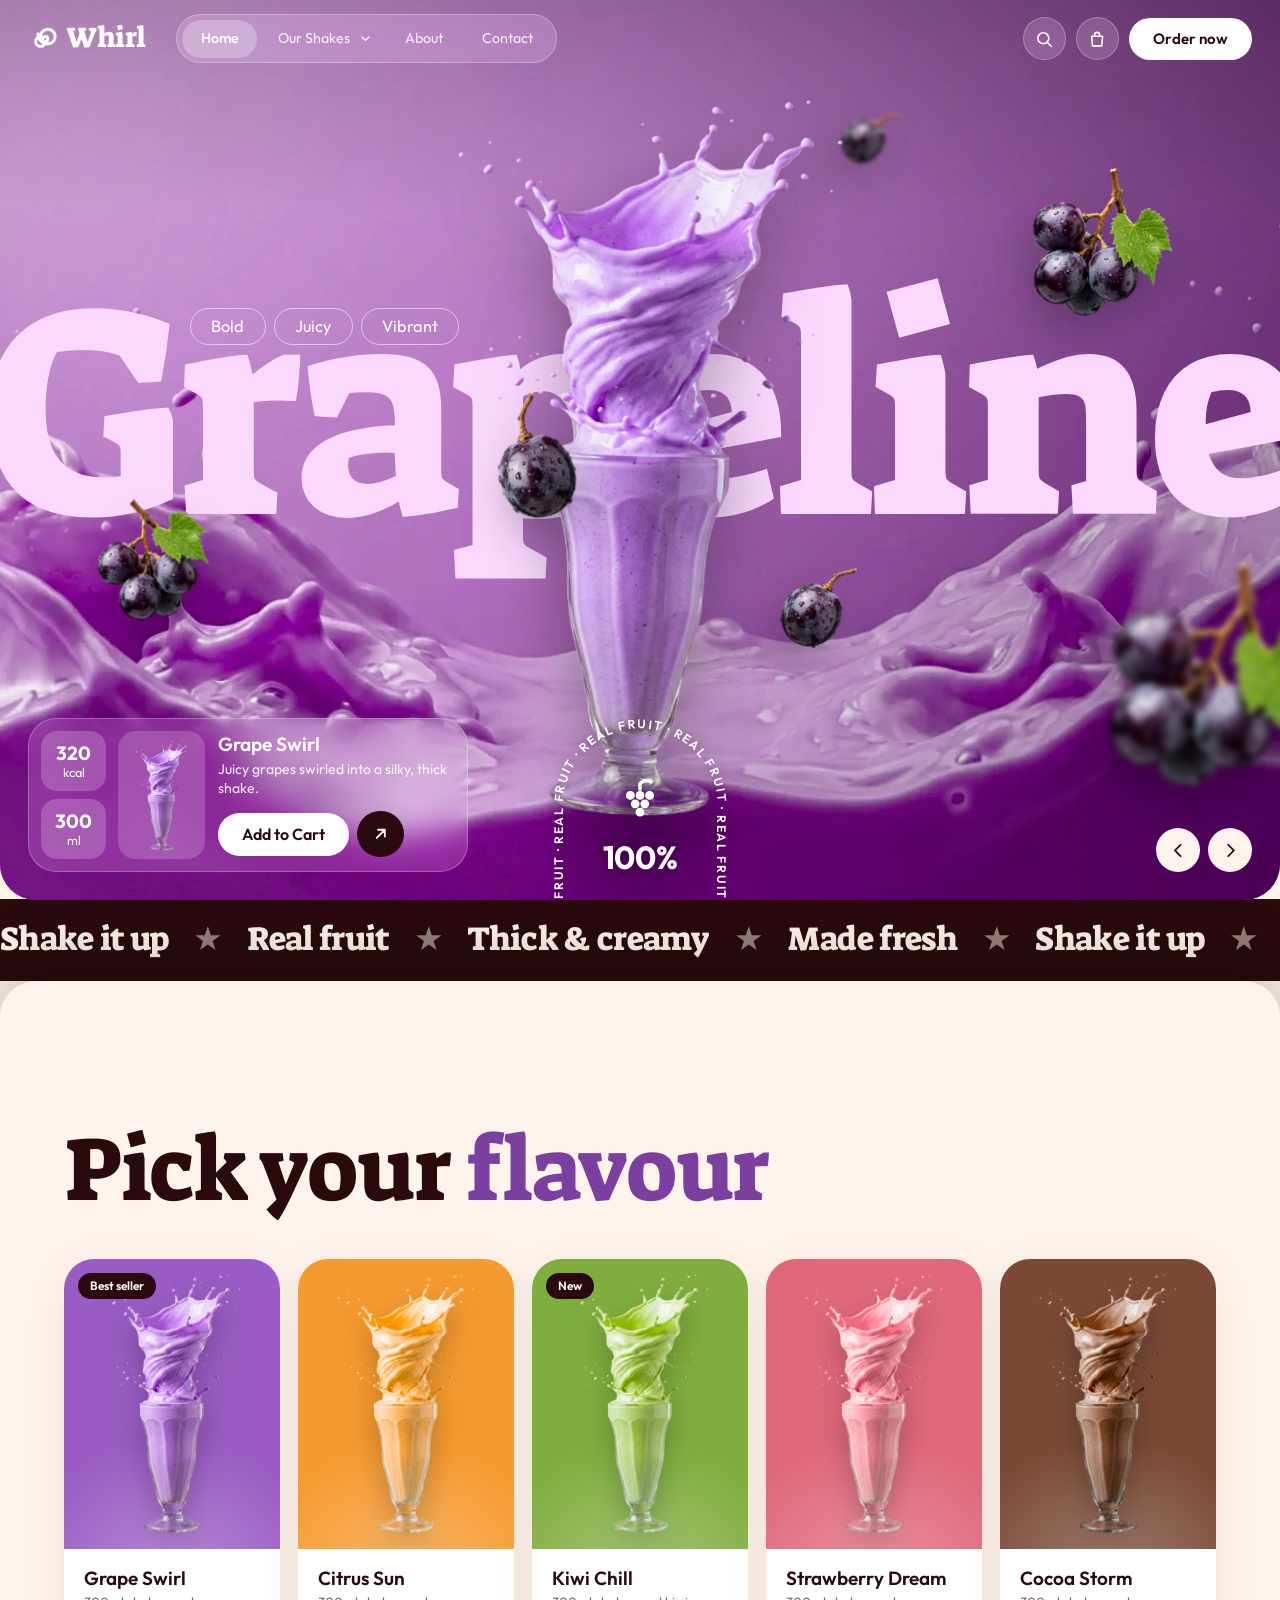
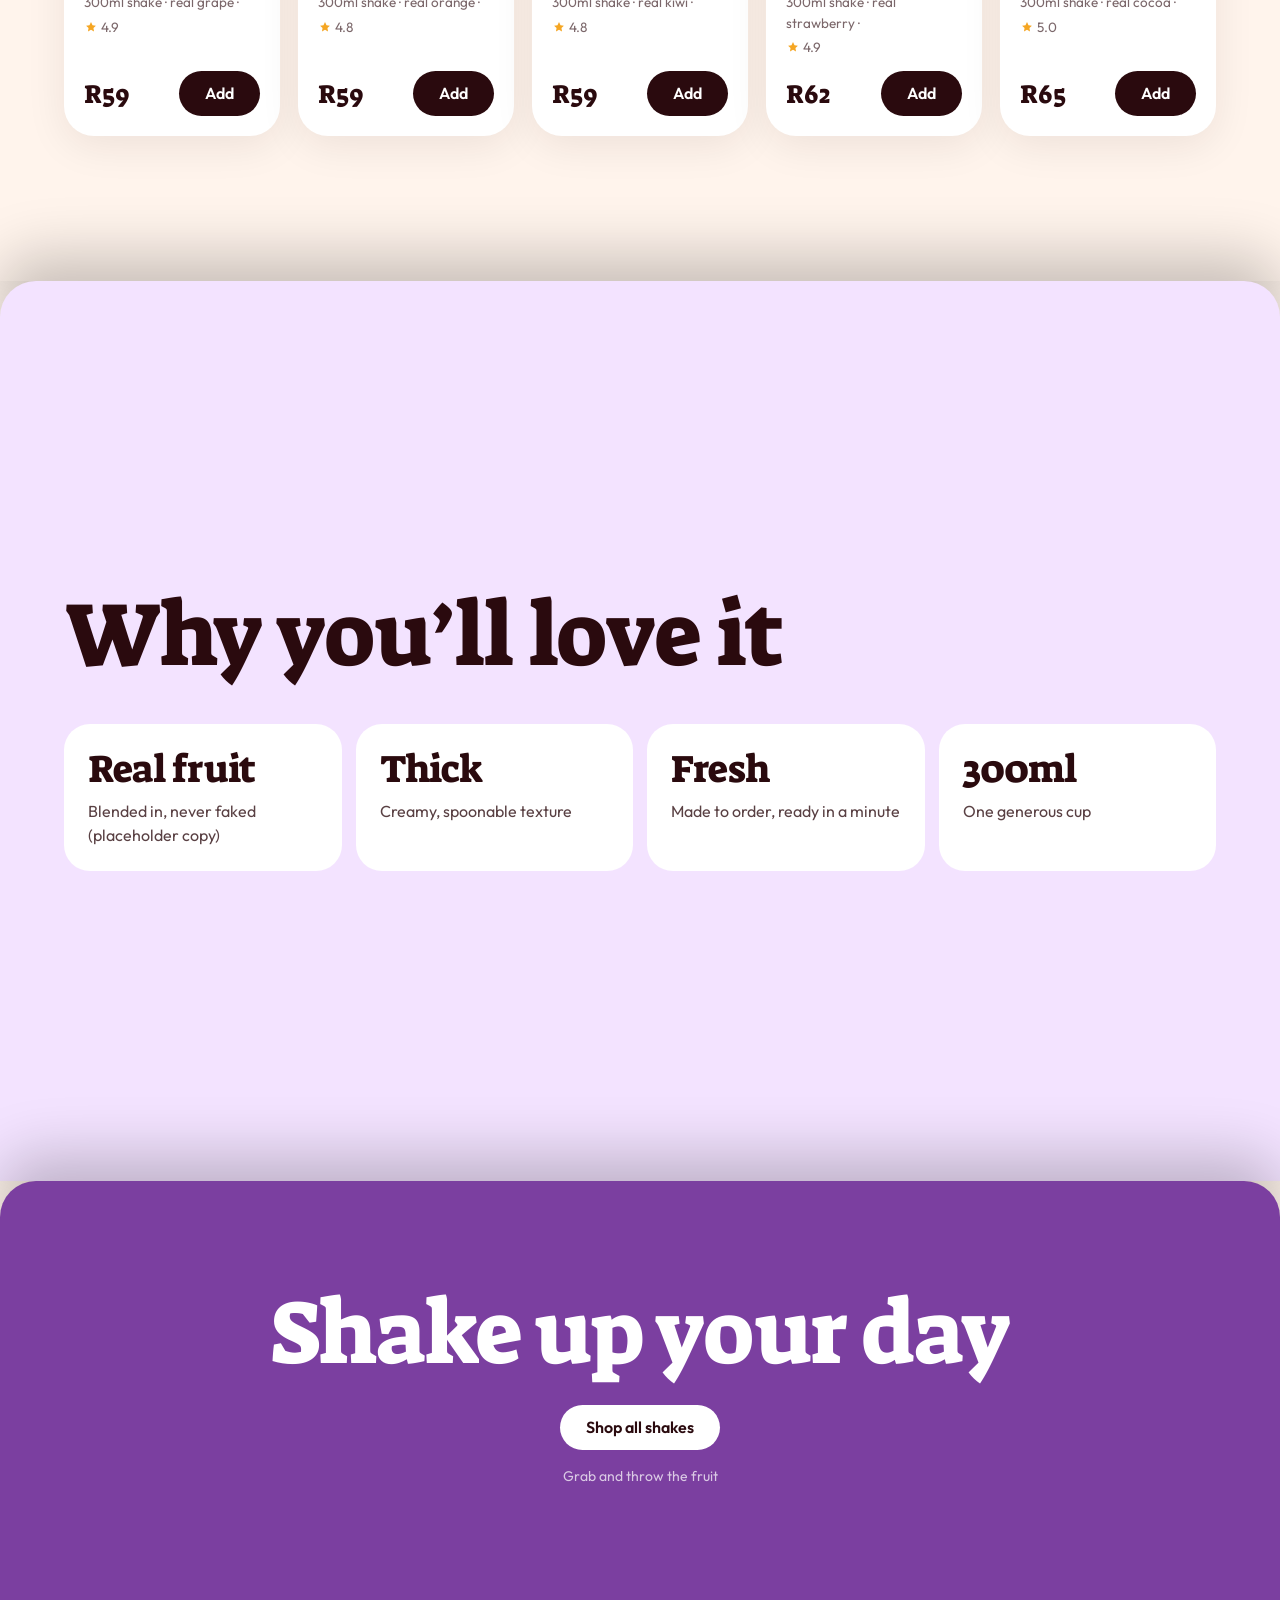
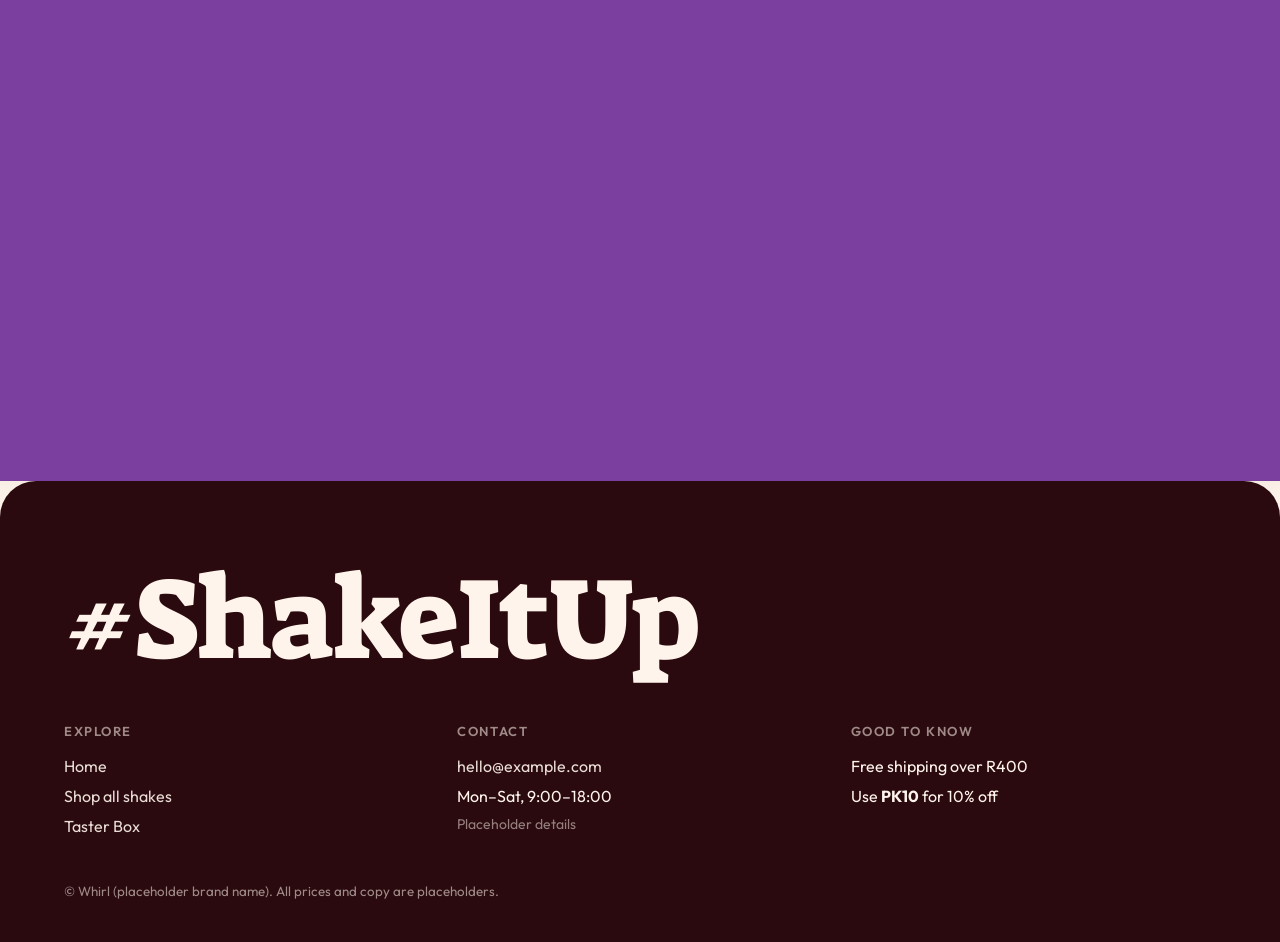
==== index.html @ c4993bc1 "Rebuild the site as a static multi-file project Replace the single 375 KB HTML draft (15 inline base" ====
<!doctype html>
<html lang="en">
<head>
<meta charset="utf-8">
<meta name="viewport" content="width=device-width, initial-scale=1, viewport-fit=cover">
<title>Whirl Shakes — thick, creamy milkshakes made with real fruit</title>
<meta name="description" content="Whirl Shakes: thick, creamy milkshakes in five flavours — grape, orange, kiwi, strawberry and chocolate. Order singles, boxes or a weekly subscription.">
<meta name="theme-color" content="#a968b6">
<meta property="og:type" content="website">
<meta property="og:title" content="Whirl Shakes">
<meta property="og:description" content="Thick, creamy milkshakes made with real fruit.">
<!-- Social scrapers need an absolute URL here: prefix it with your domain once the site is live. -->
<meta property="og:image" content="assets/img/og.jpg">
<meta name="twitter:card" content="summary_large_image">
<link rel="icon" href="assets/img/favicon.svg" type="image/svg+xml">
<link rel="preload" href="assets/fonts/suez-one-latin-400-normal.woff2" as="font" type="font/woff2" crossorigin>
<link rel="preload" href="assets/fonts/outfit-latin-wght-normal.woff2" as="font" type="font/woff2" crossorigin>
<link rel="preload" href="assets/img/scenes/grape.webp" as="image" type="image/webp">
<link rel="preload" href="assets/img/shakes/grape.webp" as="image" type="image/webp">
<link rel="stylesheet" href="assets/css/styles.css">
</head>
<body>

<!-- Icon sprite -->
<svg width="0" height="0" style="position:absolute" aria-hidden="true" focusable="false">
  <defs>
    <symbol id="i-swirl" viewBox="0 0 32 32" fill="none" stroke="currentColor" stroke-width="3.2" stroke-linecap="round">
      <path d="M16 16a2.6 2.6 0 1 1 2.6 2.6 5.2 5.2 0 1 1-5.2-5.2 7.8 7.8 0 1 1 7.8 7.8 10.4 10.4 0 0 1-10.4-10.4"/>
    </symbol>
    <symbol id="i-search" viewBox="0 0 24 24" fill="none" stroke="currentColor" stroke-width="1.8" stroke-linecap="round" stroke-linejoin="round"><circle cx="11" cy="11" r="6.5"/><path d="M16 16l4.5 4.5"/></symbol>
    <symbol id="i-bag" viewBox="0 0 24 24" fill="none" stroke="currentColor" stroke-width="1.8" stroke-linecap="round" stroke-linejoin="round"><path d="M5.5 8.5h13l-1 11.5h-11z"/><path d="M9 8.5V7a3 3 0 0 1 6 0v1.5"/></symbol>
    <symbol id="i-menu" viewBox="0 0 24 24" fill="none" stroke="currentColor" stroke-width="1.8" stroke-linecap="round"><path d="M4 7.5h16M4 12h16M4 16.5h16"/></symbol>
    <symbol id="i-close" viewBox="0 0 24 24" fill="none" stroke="currentColor" stroke-width="1.8" stroke-linecap="round"><path d="M6.5 6.5l11 11M17.5 6.5l-11 11"/></symbol>
    <symbol id="i-left" viewBox="0 0 24 24" fill="none" stroke="currentColor" stroke-width="2" stroke-linecap="round" stroke-linejoin="round"><path d="M14.5 5.5L8 12l6.5 6.5"/></symbol>
    <symbol id="i-right" viewBox="0 0 24 24" fill="none" stroke="currentColor" stroke-width="2" stroke-linecap="round" stroke-linejoin="round"><path d="M9.5 5.5L16 12l-6.5 6.5"/></symbol>
    <symbol id="i-arrow-ur" viewBox="0 0 24 24" fill="none" stroke="currentColor" stroke-width="2" stroke-linecap="round" stroke-linejoin="round"><path d="M7.5 16.5l9-9M9 7.5h7.5V15"/></symbol>
    <symbol id="i-plus" viewBox="0 0 24 24" fill="none" stroke="currentColor" stroke-width="2" stroke-linecap="round"><path d="M12 6v12M6 12h12"/></symbol>
    <symbol id="i-minus" viewBox="0 0 24 24" fill="none" stroke="currentColor" stroke-width="2" stroke-linecap="round"><path d="M6 12h12"/></symbol>
    <symbol id="i-star" viewBox="0 0 24 24"><path fill="currentColor" d="M12 3.6l2.6 5.3 5.8.8-4.2 4.1 1 5.8-5.2-2.7-5.2 2.7 1-5.8-4.2-4.1 5.8-.8z"/></symbol>
    <symbol id="i-down" viewBox="0 0 24 24" fill="none" stroke="currentColor" stroke-width="2" stroke-linecap="round" stroke-linejoin="round"><path d="M6.5 9.5L12 15l5.5-5.5"/></symbol>
    <symbol id="i-grape" viewBox="0 0 24 24"><g fill="currentColor"><circle cx="7.2" cy="10.7" r="2.2"/><circle cx="12" cy="10.7" r="2.2"/><circle cx="16.8" cy="10.7" r="2.2"/><circle cx="9.6" cy="14.9" r="2.2"/><circle cx="14.4" cy="14.9" r="2.2"/><circle cx="12" cy="19.1" r="2.2"/></g><path d="M12 7.6V4.8c1.5-1.6 3.6-1.9 5.4-.9" fill="none" stroke="currentColor" stroke-width="1.7" stroke-linecap="round"/></symbol>
    <symbol id="i-orange" viewBox="0 0 24 24"><path fill="currentColor" fill-rule="evenodd" d="M2.8 12a9.2 9.2 0 1 0 18.4 0a9.2 9.2 0 1 0 -18.4 0zM12 9.7L10.16 5.35A6.9 6.9 0 0 1 13.84 5.35zM13.63 10.37L15.4 5.99A6.9 6.9 0 0 1 18.01 8.6zM14.3 12L18.65 10.16A6.9 6.9 0 0 1 18.65 13.84zM13.63 13.63L18.01 15.4A6.9 6.9 0 0 1 15.4 18.01zM12 14.3L13.84 18.65A6.9 6.9 0 0 1 10.16 18.65zM10.37 13.63L8.6 18.01A6.9 6.9 0 0 1 5.99 15.4zM9.7 12L5.35 13.84A6.9 6.9 0 0 1 5.35 10.16zM10.37 10.37L5.99 8.6A6.9 6.9 0 0 1 8.6 5.99z"/></symbol>
    <symbol id="i-kiwi" viewBox="0 0 24 24"><path fill="currentColor" fill-rule="evenodd" d="M2.6 12a9.4 8 0 1 0 18.8 0a9.4 8 0 1 0 -18.8 0zM9.3 12a2.7 2.1 0 1 0 5.4 0a2.7 2.1 0 1 0 -5.4 0zM11.28 7.3a0.72 0.72 0 1 0 1.44 0a0.72 0.72 0 1 0 -1.44 0zM14.57 8.2a0.72 0.72 0 1 0 1.44 0a0.72 0.72 0 1 0 -1.44 0zM16.61 10.55a0.72 0.72 0 1 0 1.44 0a0.72 0.72 0 1 0 -1.44 0zM16.61 13.45a0.72 0.72 0 1 0 1.44 0a0.72 0.72 0 1 0 -1.44 0zM14.57 15.8a0.72 0.72 0 1 0 1.44 0a0.72 0.72 0 1 0 -1.44 0zM11.28 16.7a0.72 0.72 0 1 0 1.44 0a0.72 0.72 0 1 0 -1.44 0zM7.99 15.8a0.72 0.72 0 1 0 1.44 0a0.72 0.72 0 1 0 -1.44 0zM5.95 13.45a0.72 0.72 0 1 0 1.44 0a0.72 0.72 0 1 0 -1.44 0zM5.95 10.55a0.72 0.72 0 1 0 1.44 0a0.72 0.72 0 1 0 -1.44 0zM7.99 8.2a0.72 0.72 0 1 0 1.44 0a0.72 0.72 0 1 0 -1.44 0z"/></symbol>
    <symbol id="i-strawberry" viewBox="0 0 24 24"><path fill="currentColor" fill-rule="evenodd" d="M12 21.4c-4.7-2.2-7.4-6.1-7.4-9.7 0-2.6 2-4.1 4.2-4.1 1.2 0 2.4.5 3.2 1.4.8-.9 2-1.4 3.2-1.4 2.2 0 4.2 1.5 4.2 4.1 0 3.6-2.7 7.5-7.4 9.7zM9.3 11.6a.95.95 0 1 0 0 1.9.95.95 0 0 0 0-1.9zm5.4 0a.95.95 0 1 0 0 1.9.95.95 0 0 0 0-1.9zM12 15.2a.95.95 0 1 0 0 1.9.95.95 0 0 0 0-1.9z"/><path d="M12 8.4V5M8.7 4.2L12 6.5l3.3-2.3" fill="none" stroke="currentColor" stroke-width="1.7" stroke-linecap="round" stroke-linejoin="round"/></symbol>
    <symbol id="i-chocolate" viewBox="0 0 24 24" fill="currentColor"><rect x="3.8" y="3.8" width="7.4" height="7.4" rx="1.8"/><rect x="12.8" y="3.8" width="7.4" height="7.4" rx="1.8"/><rect x="3.8" y="12.8" width="7.4" height="7.4" rx="1.8"/><rect x="12.8" y="12.8" width="7.4" height="7.4" rx="1.8"/></symbol>
  </defs>
</svg>

<a class="skip" href="#main">Skip to content</a>

<header class="site-header" id="header">
  <a class="logo" href="#/" aria-label="Whirl home">
    <svg class="logo__mark" aria-hidden="true"><use href="#i-swirl"/></svg><span data-brand>Whirl</span>
  </a>
  <nav class="nav glass" id="nav" aria-label="Main">
    <a href="#/" data-page="home">Home</a>
    <div class="nav__group" id="shakes" data-page="shop">
      <a href="#/shop">Our Shakes</a>
      <button class="nav__toggle" id="shakes-toggle" type="button" aria-expanded="false" aria-controls="shakes-menu" aria-label="Show flavours"><svg aria-hidden="true"><use href="#i-down"/></svg></button>
      <div class="nav__menu" id="shakes-menu"></div>
    </div>
    <a href="#/" data-scroll="why">About</a>
    <a href="#/" data-scroll="contact">Contact</a>
  </nav>
  <div class="header__actions">
    <button class="icon-btn glass" id="search-btn" type="button" aria-label="Search shakes"><svg aria-hidden="true"><use href="#i-search"/></svg></button>
    <button class="icon-btn glass" id="cart-btn" type="button" aria-label="Open cart"><svg aria-hidden="true"><use href="#i-bag"/></svg><span class="count" id="cart-count" aria-hidden="true">0</span></button>
    <a class="btn btn--light cta" href="#/shop">Order now</a>
    <button class="icon-btn glass menu-btn" id="menu-btn" type="button" aria-label="Menu" aria-expanded="false" aria-controls="nav"><svg aria-hidden="true"><use href="#i-menu"/></svg></button>
  </div>
</header>

<div id="main">

<!-- ───────────── Home ───────────── -->
<main id="home">
  <section class="hero" id="hero" aria-roledescription="carousel" aria-label="Our flavours">
    <h1 class="sr-only"><span data-brand>Whirl</span> Shakes: thick, creamy milkshakes made with real fruit</h1>
    <div class="hero__scenes" id="scenes" aria-hidden="true"></div>
    <div class="hero__words" id="words" aria-hidden="true"></div>
    <ul class="tags" id="tags" aria-label="Flavour notes"></ul>
    <div class="hero__fruit" id="fruit" aria-hidden="true"></div>
    <div class="hero__jar" aria-hidden="true">
      <div class="jar" id="jar-move"><div class="jar__layer" id="jar-px"><div class="jar__layer" id="jar-float"></div></div></div>
    </div>

    <div class="ring" id="ring" aria-hidden="true">
      <svg class="ring__text" viewBox="0 0 200 207"><defs><path id="ring-path" d="M12 250V100a88 88 0 0 1 176 0v150"/></defs><text id="ring-text"><textPath href="#ring-path" id="ring-label"></textPath></text></svg>
      <svg class="ring__icon"><use id="ring-icon" href="#i-grape"/></svg>
      <b id="ring-value">100%</b>
    </div>

    <article class="hcard glass" id="hcard">
      <div class="hcard__stats">
        <div class="stat"><b id="stat-kcal">320</b>kcal</div>
        <div class="stat"><b id="stat-ml">300</b>ml</div>
      </div>
      <a class="hcard__thumb" id="hcard-thumb" href="#/product/gr" tabindex="-1" aria-hidden="true"><img src="assets/img/shakes/grape.webp" alt="" width="601" height="1116"></a>
      <div class="hcard__body">
        <h2 id="hcard-name">Grape Swirl</h2>
        <p id="hcard-text">Juicy grapes swirled into a silky, thick shake.</p>
        <div class="hcard__actions">
          <button class="btn btn--light" id="hcard-add" type="button">Add to Cart</button>
          <a class="icon-btn icon-btn--dark" id="hcard-view" href="#/product/gr" aria-label="View Grape Swirl"><svg aria-hidden="true"><use href="#i-arrow-ur"/></svg></a>
        </div>
      </div>
    </article>

    <div class="arrows">
      <button id="prev" type="button" aria-label="Previous flavour"><svg aria-hidden="true"><use href="#i-left"/></svg></button>
      <button id="next" type="button" aria-label="Next flavour"><svg aria-hidden="true"><use href="#i-right"/></svg></button>
    </div>
    <p class="sr-only" id="hero-status" role="status"></p>
  </section>

  <div class="marquee display" aria-hidden="true"><div id="marquee"></div></div>

  <section class="section stack" id="pick">
    <h2 class="display">Pick your <em>flavour</em></h2>
    <div class="grid" id="flavour-grid"></div>
  </section>

  <section class="section stack" id="why">
    <h2 class="display">Why you’ll love it</h2>
    <div class="stats">
      <div><b class="display">Real fruit</b>Blended in, never faked (placeholder copy)</div>
      <div><b class="display">Thick</b>Creamy, spoonable texture</div>
      <div><b class="display">Fresh</b>Made to order, ready in a minute</div>
      <div><b class="display">300ml</b>One generous cup</div>
    </div>
  </section>

  <section class="band stack" id="play">
    <canvas id="play-canvas" aria-hidden="true"></canvas>
    <div class="band__content">
      <h2 class="display">Shake up your day</h2>
      <a class="btn btn--light" href="#/shop">Shop all shakes</a>
      <p class="band__hint" id="play-hint">Grab and throw the fruit</p>
    </div>
  </section>
</main>

<!-- ───────────── Shop ───────────── -->
<main id="shop" hidden>
  <div class="shop-head">
    <h1 class="display">Shop</h1>
    <p class="lede">Placeholder prices in rand. Free shipping over <span id="free-from">R400</span>.</p>
    <div class="toolbar">
      <div class="chips" id="chips" role="group" aria-label="Filter by category"></div>
      <label class="search"><svg aria-hidden="true"><use href="#i-search"/></svg><input type="search" id="shop-search" placeholder="Search shakes" aria-label="Search shakes" autocomplete="off"></label>
      <select id="shop-sort" aria-label="Sort products">
        <option value="">Featured</option>
        <option value="lo">Price: low to high</option>
        <option value="hi">Price: high to low</option>
      </select>
    </div>
  </div>
  <section class="section section--flush">
    <div class="grid" id="shop-grid"></div>
    <p class="empty" id="shop-empty" hidden>No shakes match that search. <button class="link" type="button" data-act="reset-shop">Show everything</button></p>
  </section>
</main>

<!-- ───────────── Product ───────────── -->
<main id="product" hidden><div class="pd" id="product-view"></div></main>

</div>

<footer class="footer" id="contact">
  <h2 class="display">#ShakeItUp</h2>
  <div class="footer__cols">
    <div><h3>Explore</h3><a href="#/">Home</a><a href="#/shop">Shop all shakes</a><a href="#/product/t5">Taster Box</a></div>
    <div><h3>Contact</h3><a href="mailto:hello@example.com">hello@example.com</a><span>Mon–Sat, 9:00–18:00</span><span class="muted">Placeholder details</span></div>
    <div><h3>Good to know</h3><span>Free shipping over <span id="free-from-2">R400</span></span><span>Use <b id="code-hint">PK10</b> for 10% off</span></div>
  </div>
  <small>© <span data-brand>Whirl</span> (placeholder brand name). All prices and copy are placeholders.</small>
</footer>

<!-- Cart drawer -->
<div class="overlay" id="overlay"></div>
<aside class="cart" id="cart" role="dialog" aria-modal="true" aria-label="Your cart" aria-hidden="true" inert>
  <div class="cart__head">
    <h2 class="display">Your cart</h2>
    <button class="icon-btn icon-btn--soft" id="cart-close" type="button" aria-label="Close cart"><svg aria-hidden="true"><use href="#i-close"/></svg></button>
  </div>
  <div class="cart__items" id="cart-items"></div>
  <div class="cart__foot">
    <div id="cart-ship"></div>
    <form class="code" id="code-form" novalidate>
      <input id="code-input" type="text" placeholder="Discount code" aria-label="Discount code" autocomplete="off" autocapitalize="characters" spellcheck="false">
      <button class="btn btn--dark" type="submit">Apply</button>
    </form>
    <p class="note" id="code-note" role="status"></p>
    <div id="cart-totals"></div>
    <button class="btn btn--dark btn--block" id="checkout" type="button" data-act="checkout">Checkout</button>
    <p class="note" id="checkout-note" role="status"></p>
  </div>
</aside>

<div class="wipe" id="wipe" aria-hidden="true"></div>

<noscript><p class="noscript">This site needs JavaScript to show the shop and the cart.</p></noscript>

<script src="assets/vendor/gsap.min.js" defer></script>
<script src="assets/js/data.js" defer></script>
<script src="assets/js/app.js" defer></script>
</body>
</html>
---- assets/css/styles.css ----
/* Whirl Shakes — styles
   1 tokens & base   2 buttons & glass   3 header   4 hero
   5 home sections   6 product cards     7 shop     8 product page
   9 footer         10 cart drawer      11 motion & small screens      */

/* ───────── 1. Tokens & base ───────── */
@font-face{font-family:"Suez One";src:url("../fonts/suez-one-latin-400-normal.woff2") format("woff2");font-weight:400;font-style:normal;font-display:swap}
@font-face{font-family:"Outfit";src:url("../fonts/outfit-latin-wght-normal.woff2") format("woff2");font-weight:100 900;font-style:normal;font-display:swap}

:root{
  --ink:#2a0a0e;
  --cream:#fff4ec;
  --accent:#7b3fa0;
  --alert:#ff5a4f;
  --font-display:"Suez One",Georgia,"Times New Roman",serif;
  --font-ui:"Outfit",system-ui,-apple-system,"Segoe UI",Roboto,sans-serif;
  --pad:clamp(16px,2.2vw,28px);
  --gutter:clamp(18px,5vw,84px);
  --r-xl:36px; --r-lg:28px; --r-md:18px;
  --ease:cubic-bezier(.2,.7,.2,1);
  --safe-top:env(safe-area-inset-top,0px);
  --safe-bottom:env(safe-area-inset-bottom,0px);
  color-scheme:light;
}
*,*::before,*::after{box-sizing:border-box}
*{margin:0}
html{-webkit-text-size-adjust:100%;scroll-padding-top:90px}
body{font:400 16px/1.5 var(--font-ui);background:var(--cream);color:var(--ink);overflow-x:hidden;-webkit-font-smoothing:antialiased}
img,svg,canvas{display:block;max-width:100%}
button,input,select{font:inherit;color:inherit}
button{cursor:pointer;border:0;background:none;padding:0}
a{color:inherit}
[hidden]{display:none!important}
:focus-visible{outline:2.5px solid currentColor;outline-offset:3px;border-radius:6px}
.display{font-family:var(--font-display);font-weight:400;letter-spacing:-.02em;font-synthesis:none}
.sr-only{position:absolute;width:1px;height:1px;overflow:hidden;clip-path:inset(50%);white-space:nowrap}
.skip{position:fixed;left:12px;top:-60px;z-index:200;background:var(--ink);color:#fff;padding:10px 16px;border-radius:99px;text-decoration:none;transition:top .2s}
.skip:focus{top:12px}
.noscript{position:fixed;inset:auto 16px 16px;z-index:300;background:var(--ink);color:#fff;padding:14px 18px;border-radius:16px;text-align:center}

/* ───────── 2. Buttons & glass ───────── */
.glass{background:rgb(255 255 255/.16);border:1px solid rgb(255 255 255/.26);-webkit-backdrop-filter:blur(14px) saturate(1.2);backdrop-filter:blur(14px) saturate(1.2)}
.btn{display:inline-flex;align-items:center;justify-content:center;gap:8px;border-radius:99px;padding:13px 26px;font-weight:600;line-height:1.2;text-decoration:none;white-space:nowrap;transition:transform .25s var(--ease),box-shadow .25s,background .25s}
.btn:hover{transform:translateY(-2px);box-shadow:0 10px 24px rgb(0 0 0/.16)}
.btn:active{transform:none}
.btn--light{background:#fff;color:var(--ink)}
.btn--dark{background:var(--ink);color:#fff}
.btn--block{width:100%;padding:16px 26px}
.icon-btn{position:relative;flex:none;width:46px;height:46px;border-radius:50%;display:grid;place-items:center;color:inherit;text-decoration:none;transition:transform .25s var(--ease),background .25s}
.icon-btn:hover{transform:translateY(-2px)}
.icon-btn svg{width:22px;height:22px}
.icon-btn--dark{background:var(--ink);color:#fff}
.icon-btn--soft{background:rgb(42 10 14/.07)}
.link{text-decoration:underline;text-underline-offset:3px;font-weight:600}

/* ───────── 3. Header ───────── */
.site-header{position:fixed;z-index:60;inset:0 0 auto 0;display:flex;align-items:center;gap:clamp(12px,2.4vw,34px);padding:calc(14px + var(--safe-top)) var(--pad) 14px;font-size:clamp(15px,1.12vw,21px);color:#fff;transition:background .35s,color .35s,box-shadow .35s}
.site-header.is-solid{color:var(--ink);background:rgb(255 244 236/.88);-webkit-backdrop-filter:blur(16px);backdrop-filter:blur(16px);box-shadow:0 1px 0 rgb(42 10 14/.08)}
.site-header.is-solid .glass{background:rgb(42 10 14/.05);border-color:rgb(42 10 14/.12);-webkit-backdrop-filter:none;backdrop-filter:none}
.logo{display:flex;align-items:center;gap:.28em;font:400 1.9em/1 var(--font-display);letter-spacing:-.01em;text-decoration:none}
.logo__mark{width:1.05em;height:1.05em}
.nav{display:flex;gap:2px;padding:.32em;border-radius:99px}
.nav>a,.nav__group{border-radius:99px;transition:background .25s,opacity .25s}
.nav>a,.nav__group>a{padding:.58em 1.3em;font-size:.95em;text-decoration:none;opacity:.86}
.nav>a:hover,.nav__group:hover,.nav__group.is-open{background:rgb(255 255 255/.14)}
.nav>a:hover,.nav__group:hover>a,.nav__group.is-open>a{opacity:1}
.nav>a.is-active,.nav__group.is-active{background:rgb(255 255 255/.26)}
.nav>a.is-active,.nav__group.is-active>a{opacity:1;font-weight:500}
.is-solid .nav>a:hover,.is-solid .nav__group:hover,.is-solid .nav__group.is-open{background:rgb(42 10 14/.07)}
.is-solid .nav>a.is-active,.is-solid .nav__group.is-active{background:var(--ink);color:#fff}
/* "Our Shakes": a link, an arrow button and the flavour list it opens */
.nav__group{position:relative;display:flex;align-items:center}
.nav__group>a{padding-right:.2em;transition:opacity .25s}
.nav__toggle{width:1.7em;height:2em;margin-right:.45em;border-radius:99px;display:grid;place-items:center}
.nav__toggle svg{width:1em;height:1em;transition:rotate .25s var(--ease)}
.is-open>.nav__toggle svg{rotate:180deg}
.nav__menu{position:absolute;z-index:5;top:calc(100% + .85em);left:0;min-width:15.5em;padding:.5em;border-radius:1.4em;background:#fff;color:var(--ink);box-shadow:0 18px 50px rgb(42 10 14/.22);opacity:0;visibility:hidden;translate:0 -6px;transition:opacity .2s,translate .2s var(--ease),visibility 0s .2s}
.nav__menu::before{content:"";position:absolute;inset:-1em 0 100% 0}
.is-open>.nav__menu{opacity:1;visibility:visible;translate:none;transition:opacity .2s,translate .2s var(--ease)}
.nav__menu a{display:flex;align-items:center;gap:.7em;padding:.6em .8em;border-radius:.9em;font-size:.95em;text-decoration:none;transition:background .2s}
.nav__menu a:hover{background:rgb(42 10 14/.06)}
.nav__menu i{flex:none;width:.75em;height:.75em;border-radius:50%}
.nav__menu small{margin-left:auto;font-size:.9em;opacity:.55}
.nav__menu .nav__all{justify-content:space-between;margin-top:.3em;padding-top:.8em;border-top:1px solid rgb(42 10 14/.1);border-radius:0 0 .9em .9em;font-weight:600}
.nav__all svg{width:1.15em;height:1.15em}
.header__actions{margin-left:auto;display:flex;align-items:center;gap:.65em}
.site-header .icon-btn{width:2.9em;height:2.9em}
.site-header .icon-btn svg{width:1.35em;height:1.35em}
.site-header .btn{padding:.8em 1.6em}
.count{position:absolute;top:-4px;right:-4px;min-width:20px;height:20px;padding:0 5px;border-radius:99px;background:var(--alert);color:#fff;font-size:11px;font-weight:700;display:grid;place-items:center}
.count.is-bump{animation:bump .4s var(--ease)}
.menu-btn{display:none}
.is-solid .cta{background:var(--ink);color:#fff}

/* ───────── 4. Hero ───────── */
.hero{position:relative;isolation:isolate;height:100vh;height:100svh;min-height:540px;overflow:hidden;font-size:clamp(13px,1.25vw,24px);color:#fff;background:#a968b6;border-radius:0 0 var(--r-xl) var(--r-xl)}
.hero__scenes,.scene,.hero__fruit{position:absolute;inset:0}
.hero__scenes{z-index:0}
.scene{background-size:cover;background-position:50% 100%;background-repeat:no-repeat;opacity:0}
.scene.is-active{opacity:1}
/* darker towards the right, plus a soft top shade so the header stays readable */
.hero__scenes::after{content:"";position:absolute;inset:0;z-index:3;background:linear-gradient(100deg,transparent 42%,rgb(0 0 0/.24)),linear-gradient(180deg,rgb(0 0 0/.16),transparent 24%)}

.hero__words{position:absolute;inset:0 0 8% 0;overflow:hidden;pointer-events:none}
.word-wrap{position:absolute;inset:0;display:flex;align-items:center;justify-content:center}
.word{flex:none;white-space:nowrap;font:400 20vw/1 var(--font-display);letter-spacing:-.03em;font-synthesis:none;opacity:0;visibility:hidden}
.word.is-active{opacity:1;visibility:visible}
.word i{display:inline-block;width:0;height:0}   /* sits on the baseline, so the script can find it */

.tags{--inset:max(var(--pad),17vw - 110px);position:absolute;z-index:3;top:27%;left:var(--inset);display:flex;gap:.5em;padding:0;list-style:none}
.tags.is-right{left:auto;right:var(--inset)}
.tags li{border:1.5px solid rgb(255 255 255/.55);border-radius:99px;padding:.38em 1.25em;font-size:1.02em;line-height:1.4;white-space:nowrap}

.hero__fruit{pointer-events:none}
.fruit{position:absolute;z-index:1;width:0;height:0}
.fruit.is-front{z-index:3}
.fruit img{position:absolute;width:var(--w);max-width:none;left:calc(var(--w)/-2);top:calc(var(--w)/-2);filter:blur(var(--blur,0px)) drop-shadow(0 18px 22px rgb(0 0 0/.22))}

.hero__jar{position:absolute;z-index:2;inset:11.5% 0 auto 0;height:min(81%,1120px);display:flex;justify-content:center;pointer-events:none}
.jar{position:relative;flex:none;height:100%;aspect-ratio:601/1116}
.jar__layer{position:absolute;inset:0}
.jar img{position:absolute;inset:0;width:100%;height:100%;object-fit:contain;opacity:0;filter:drop-shadow(0 26px 34px rgb(0 0 0/.3))}
.jar img.is-active{opacity:1}

/* badge: an arch around the foot of the glass; its label drifts along the arch */
.ring{position:absolute;z-index:4;left:50%;bottom:0;width:11em;margin-left:-5.5em;aspect-ratio:200/207;pointer-events:none;text-shadow:0 1px 10px rgb(0 0 0/.35)}
.ring::before{content:"";position:absolute;inset:10% -6% -24%;border-radius:50%;background:radial-gradient(closest-side,rgb(0 0 0/.2),transparent)}
.ring__text{position:absolute;inset:0;width:100%;height:100%;overflow:visible}
.ring__text text{font:600 14px var(--font-ui);letter-spacing:.14em;fill:currentColor}
.ring__icon{position:absolute;left:50%;top:31%;width:3em;height:3em;margin-left:-1.5em;filter:drop-shadow(0 1px 6px rgb(0 0 0/.35))}
.ring b{position:absolute;inset:auto 0 15% 0;text-align:center;font-size:2em;font-weight:700;line-height:1;letter-spacing:-.01em}

.hcard{position:absolute;z-index:5;left:var(--pad);bottom:calc(var(--pad) + var(--safe-bottom));width:min(27.5em,calc(100% - 2*var(--pad)));display:flex;align-items:stretch;gap:.75em;padding:.75em;border-radius:1.75em}
.hcard__stats{flex:none;display:grid;gap:.5em}
.stat{min-width:5.1em;padding:.6em .8em;border-radius:1.25em;background:rgb(255 255 255/.2);display:grid;place-content:center;text-align:center;font-size:.8em;line-height:1.2}
.stat b{display:block;font-size:1.5em;font-weight:700}
.hcard__thumb{flex:none;width:5.4em;border-radius:1.1em;background:rgb(255 255 255/.18);display:grid;place-items:center;padding:.5em .4em;overflow:hidden}
.hcard__thumb img{height:100%;max-height:7em;width:auto;object-fit:contain}
.hcard__body{flex:1;min-width:0;display:flex;flex-direction:column;justify-content:center;padding:.1em .25em .1em .1em}
.hcard h2{font-size:1.2em;font-weight:600;line-height:1.2}
.hcard p{font-size:.875em;line-height:1.4;opacity:.9;margin:.3em 0 .85em}
.hcard__actions{display:flex;gap:.5em;align-items:center}
.hcard__actions .btn{padding:.75em 1.5em}
.hcard__actions .icon-btn{width:2.9em;height:2.9em}
.hcard__actions .icon-btn svg{width:1.35em;height:1.35em}

.arrows{position:absolute;z-index:5;right:var(--pad);bottom:calc(var(--pad) + var(--safe-bottom));display:flex;gap:.5em}
.arrows button{width:2.75em;height:2.75em;border-radius:50%;background:var(--cream);color:var(--ink);display:grid;place-items:center;transition:transform .25s var(--ease)}
.arrows button:hover{transform:scale(1.08)}
.arrows svg{width:1.3em;height:1.3em}

/* ───────── 5. Home sections ───────── */
.marquee{background:var(--ink);color:var(--cream);overflow:hidden;white-space:nowrap;padding:16px 0;font-size:clamp(24px,2.6vw,34px);margin-top:-1px}
.marquee>div{display:inline-block;animation:marquee 30s linear infinite}
.marquee i{font-style:normal;opacity:.5;margin:0 .55em}

.section{padding:clamp(64px,12vh,130px) var(--gutter)}
.section--flush{padding-top:0}
.section h2{font-size:clamp(40px,7vw,96px);line-height:1;margin-bottom:clamp(24px,3.4vw,44px)}
.section h2 em{font-style:normal;color:var(--accent)}
#pick{background:var(--cream)}
#why{background:#f3e3ff}

.stats{display:flex;flex-wrap:wrap;gap:14px}
.stats>div{flex:1 1 200px;background:#fff;border-radius:26px;padding:24px;color:rgb(42 10 14/.78)}
.stats b{display:block;font-size:clamp(30px,3vw,42px);line-height:1.1;color:var(--ink);margin-bottom:8px}

.band{position:relative;overflow:hidden;min-height:90vh;background:var(--accent);color:#fff;text-align:center;padding:clamp(72px,12vh,130px) var(--gutter);border-radius:var(--r-xl);margin:0 clamp(10px,3vw,48px) clamp(10px,3vw,48px)}
.band canvas{position:absolute;inset:0;z-index:1;width:100%;height:100%;max-width:none}
.band__content{position:relative;z-index:2;pointer-events:none}
.band__content a{pointer-events:auto}
.band h2{font-size:clamp(40px,7vw,96px);line-height:1;margin-bottom:26px}
.band__hint{margin-top:16px;opacity:.72;font-size:14px}

/* Stacking cards on wide screens: each section pins, the next one slides over it. */
@media (min-width:900px){
  .stack{position:sticky;top:0;min-height:100vh;min-height:100svh;display:flex;flex-direction:column;justify-content:center;border-radius:var(--r-xl) var(--r-xl) 0 0;box-shadow:0 -24px 60px rgb(0 0 0/.22);transform-origin:50% 0;will-change:transform}
  .band.stack{display:block;margin:0;border-radius:var(--r-xl) var(--r-xl) 0 0}
}

/* ───────── 6. Product cards ───────── */
.grid{display:grid;grid-template-columns:repeat(auto-fill,minmax(min(100%,250px),1fr));gap:18px}
@media (min-width:1100px){#flavour-grid{grid-template-columns:repeat(5,minmax(0,1fr))}}
.pcard{--tile:#9a5cc4;display:flex;flex-direction:column;border-radius:30px;overflow:hidden;background:#fff;box-shadow:0 10px 40px rgb(42 10 14/.08);transition:transform .35s var(--ease),box-shadow .35s}
.pcard:hover{transform:translateY(-6px);box-shadow:0 22px 50px rgb(42 10 14/.14)}
/* the picture is sized in px from --media, never in %: a % height inside an auto grid row resolves against the picture itself */
.pcard__media{--media:290px;position:relative;display:grid;place-items:center;height:var(--media);background:var(--tile);overflow:hidden;text-decoration:none}
.pcard__media::after{content:"";position:absolute;inset:0;background:radial-gradient(120% 80% at 50% 110%,rgb(255 255 255/.28),transparent 60%)}
.pcard__float{position:relative;z-index:1;animation:bob 3.2s ease-in-out infinite alternate;animation-delay:calc(var(--i,0)*-.55s)}
.pcard__float img{height:calc(var(--media)*.9);width:auto;max-width:none;filter:drop-shadow(0 14px 14px rgb(0 0 0/.22));transition:transform .45s var(--ease)}
.pcard:hover .pcard__float img{transform:rotate(-4deg) scale(1.06)}
.badge{position:absolute;z-index:2;top:14px;left:14px;background:var(--ink);color:#fff;border-radius:99px;font-size:12px;font-weight:600;padding:4px 12px}
.pcard__body{display:flex;flex-direction:column;flex:1;padding:18px 20px 20px}
.pcard h3{font-size:19px;font-weight:600;line-height:1.25}
.pcard h3 a{text-decoration:none}
.pcard small{display:flex;flex-wrap:wrap;align-items:center;gap:4px;margin-top:2px;font-size:13.5px;color:rgb(42 10 14/.62)}
.rating{display:inline-flex;align-items:center;gap:3px;white-space:nowrap}
.rating svg{width:14px;height:14px;color:#f5a623}
.pcard__row{display:flex;justify-content:space-between;align-items:center;gap:10px;margin-top:auto;padding-top:14px}
.price{font:400 26px/1 var(--font-display)}
.price s{font:400 14px var(--font-ui);opacity:.5;margin-left:6px}

/* scroll-in reveal (classes are added by JS, so content stays visible without it) */
.reveal{opacity:0;translate:0 46px;transition:opacity .8s,translate .8s var(--ease)}
.reveal.is-in{opacity:1;translate:none}
.pcard.reveal{transition:opacity .8s,translate .8s var(--ease),transform .35s var(--ease),box-shadow .35s}
.rise{animation:rise .6s var(--ease) both;animation-delay:calc(var(--i,0)*70ms)}

/* ───────── 7. Shop ───────── */
.shop-head{padding:calc(130px + var(--safe-top)) var(--gutter) 0}
.shop-head h1{font-size:clamp(64px,12vw,190px);line-height:.9}
.lede{margin:14px 0 30px;color:rgb(42 10 14/.7)}
.toolbar{display:flex;flex-wrap:wrap;gap:10px;align-items:center;margin-bottom:28px}
.chips{display:flex;flex-wrap:wrap;gap:8px;margin-right:auto}
.chips button{border:1.5px solid var(--ink);border-radius:99px;padding:8px 20px;font-weight:500;transition:background .2s,color .2s}
.chips button:hover{background:rgb(42 10 14/.07)}
.chips button[aria-pressed="true"]{background:var(--ink);color:#fff}
.search{display:flex;align-items:center;gap:8px;border:1.5px solid var(--ink);border-radius:99px;padding:0 16px;height:44px;min-width:200px}
.search svg{width:18px;height:18px;flex:none}
.search input{border:0;background:none;outline:0;width:100%;height:100%}
.search:focus-within{box-shadow:0 0 0 3px rgb(123 63 160/.25)}
.toolbar select{height:44px;padding:0 38px 0 18px;border-radius:99px;border:1.5px solid var(--ink);background:url("data:image/svg+xml,%3Csvg xmlns='http://www.w3.org/2000/svg' viewBox='0 0 24 24' fill='none' stroke='%232a0a0e' stroke-width='2' stroke-linecap='round' stroke-linejoin='round'%3E%3Cpath d='M6 9.5l6 6 6-6'/%3E%3C/svg%3E") no-repeat right 12px center/18px;appearance:none;-webkit-appearance:none;cursor:pointer}
.empty{padding:40px 0;color:rgb(42 10 14/.7)}

/* ───────── 8. Product page ───────── */
.pd{display:grid;grid-template-columns:1.1fr 1fr;gap:clamp(24px,3vw,48px);align-items:start;padding:calc(110px + var(--safe-top)) var(--gutter) 8vh}
.gallery{position:sticky;top:100px;min-height:min(70vh,720px);border-radius:var(--r-xl);background:var(--tile);display:grid;place-items:center;overflow:hidden}
.gallery::after{content:"";position:absolute;inset:0;background:radial-gradient(110% 70% at 50% 110%,rgb(255 255 255/.3),transparent 60%)}
.gallery img{position:relative;z-index:1;height:min(58vh,600px);width:auto;max-width:none;filter:drop-shadow(0 30px 30px rgb(0 0 0/.3));animation:bob 3.6s ease-in-out infinite alternate}
.crumbs{display:flex;gap:8px;align-items:center;font-size:14px;color:rgb(42 10 14/.62);margin-bottom:14px}
.crumbs a{text-underline-offset:3px}
.pd h1{font-size:clamp(40px,5vw,70px);line-height:1;margin:8px 0 12px}
.pd__price{font-size:38px;margin-bottom:12px}
.pd__price s{font-size:17px}
.pd__lede{color:rgb(42 10 14/.75);margin-bottom:20px}
.pd h2{font-size:16px;font-weight:600}
.options{display:flex;flex-wrap:wrap;gap:10px;margin:10px 0 18px}
.options button{border:2px solid rgb(42 10 14/.13);border-radius:var(--r-md);padding:12px 18px;text-align:left;background:#fff;line-height:1.3;transition:border-color .2s}
.options button:hover{border-color:rgb(42 10 14/.4)}
.options button[aria-pressed="true"]{border-color:var(--ink)}
.options b{font-weight:600}
.options small{display:block;opacity:.65}
.buy{display:flex;gap:12px;align-items:center;margin:8px 0 26px}
.buy .btn{flex:1;padding:16px 20px}
.qty{display:inline-flex;align-items:center;gap:6px;background:#fff;border-radius:99px;padding:6px 8px;font-weight:600}
.qty span{min-width:24px;text-align:center}
.qty button{width:34px;height:34px;border-radius:50%;background:var(--cream);display:grid;place-items:center;transition:background .2s}
.qty button:hover{background:#f6dfd0}
.qty svg{width:16px;height:16px}
.qty--sm{padding:3px 5px;margin-top:6px;background:rgb(42 10 14/.05)}
.qty--sm button{width:28px;height:28px;background:#fff}
details{border-top:1px solid rgb(42 10 14/.13);padding:16px 0}
summary{font-weight:600;cursor:pointer}
details p{margin-top:10px;color:rgb(42 10 14/.78)}

/* ───────── 9. Footer ───────── */
.footer{position:relative;z-index:2;background:var(--ink);color:var(--cream);padding:9vh var(--gutter) calc(40px + var(--safe-bottom));border-radius:var(--r-xl) var(--r-xl) 0 0}
.footer h2{font-size:clamp(40px,9vw,120px);line-height:1}
.footer__cols{display:grid;grid-template-columns:repeat(auto-fit,minmax(190px,1fr));gap:28px;margin-top:clamp(28px,5vh,56px)}
.footer__cols>div{display:flex;flex-direction:column;gap:6px;align-items:flex-start}
.footer h3{font-size:13px;font-weight:600;letter-spacing:.12em;text-transform:uppercase;opacity:.55;margin-bottom:6px}
.footer a{text-decoration:none;opacity:.9}
.footer a:hover{text-decoration:underline;text-underline-offset:3px}
.muted{opacity:.5;font-size:14px}
.footer small{display:block;margin-top:44px;opacity:.55}

/* ───────── 10. Cart drawer ───────── */
.overlay{position:fixed;inset:0;z-index:90;background:rgb(0 0 0/.45);opacity:0;pointer-events:none;transition:opacity .3s}
.overlay.is-open{opacity:1;pointer-events:auto}
.cart{position:fixed;z-index:95;inset:0 0 0 auto;width:min(440px,100vw);display:flex;flex-direction:column;padding:calc(22px + var(--safe-top)) 22px calc(22px + var(--safe-bottom));background:var(--cream);border-radius:30px 0 0 30px;transform:translateX(105%);visibility:hidden;transition:transform .5s cubic-bezier(.7,0,.2,1),visibility 0s .5s}
.cart.is-open{transform:none;visibility:visible;transition:transform .5s cubic-bezier(.7,0,.2,1)}
.cart__head{display:flex;justify-content:space-between;align-items:center}
.cart__head h2{font-size:34px;line-height:1}
.cart__items{flex:1;overflow:auto;margin:14px -6px 14px 0;padding-right:6px;overscroll-behavior:contain}
.line{display:flex;gap:12px;align-items:center;padding:12px 0;border-bottom:1px solid rgb(42 10 14/.1)}
.line__thumb{flex:none;width:62px;height:62px;border-radius:16px;background:var(--tile);display:grid;place-items:center;overflow:hidden}
.line__thumb img{height:54px;width:auto;max-width:none}
.line__body{flex:1;min-width:0;font-size:14.5px;line-height:1.35}
.line__body b{font-weight:600;display:block}
.line__remove{flex:none;width:34px;height:34px;border-radius:50%;display:grid;place-items:center;opacity:.6}
.line__remove:hover{opacity:1;background:rgb(42 10 14/.07)}
.line__remove svg{width:18px;height:18px}
.cart__empty{padding:30px 0;color:rgb(42 10 14/.62)}
.cart__empty a{display:inline-block;margin-top:14px}
.cart__foot small{display:block}
.bar{height:8px;background:rgb(42 10 14/.1);border-radius:9px;overflow:hidden;margin:6px 0 12px}
.bar i{display:block;height:100%;border-radius:9px;background:var(--accent);transition:width .5s}
.code{display:flex;gap:8px;margin:10px 0 4px}
.code input{flex:1;min-width:0;padding:12px 16px;border-radius:99px;border:1.5px solid rgb(42 10 14/.2);background:#fff}
.code .btn{padding:12px 20px}
.note{font-size:13.5px;min-height:20px;margin-bottom:6px;color:rgb(42 10 14/.7)}
.note.is-bad{color:#b3261e}
.note.is-good{color:#1f7a3d}
.total{display:flex;justify-content:space-between;font-size:15px;padding:3px 0}
.total--grand{font:400 22px/1.3 var(--font-display);padding-top:6px}
.cart__foot .btn--block{margin-top:12px}
.btn:disabled{opacity:.45;cursor:not-allowed;transform:none;box-shadow:none}
#checkout-note{margin:8px 0 0;text-align:center}
.wipe{position:fixed;inset:0;z-index:120;background:var(--ink);display:none}

/* ───────── 11. Motion & small screens ───────── */
@keyframes marquee{to{transform:translateX(-50%)}}
@keyframes bob{from{transform:translateY(4px) rotate(-1.5deg)}to{transform:translateY(-8px) rotate(1.5deg)}}
@keyframes rise{from{opacity:0;translate:0 40px}}
@keyframes bump{50%{transform:scale(1.35)}}

@media (max-width:1080px){
  .cta{display:none}
}
@media (max-width:860px){
  .menu-btn{display:grid}
  .nav{position:absolute;top:calc(100% - 4px);left:var(--pad);right:var(--pad);flex-direction:column;gap:2px;padding:10px;border-radius:24px;background:rgb(42 10 14/.86);border-color:rgb(255 255 255/.12);color:#fff;-webkit-backdrop-filter:blur(18px);backdrop-filter:blur(18px);opacity:0;visibility:hidden;translate:0 -8px;transition:opacity .25s,translate .25s var(--ease),visibility 0s .25s}
  .site-header.is-menu-open .nav{opacity:1;visibility:visible;translate:none;transition:opacity .25s,translate .25s var(--ease)}
  .nav>a,.nav__group>a{display:block;flex:1;padding:13px 18px;font-size:17px}
  .nav__toggle,.nav__menu{display:none}
  .site-header.is-solid .nav{background:rgb(42 10 14/.92);border-color:transparent}
  .is-solid .nav>a.is-active,.is-solid .nav__group.is-active{background:rgb(255 255 255/.2)}
  .is-solid .nav>a:hover,.is-solid .nav__group:hover{background:rgb(255 255 255/.12)}
}
@media (max-width:900px){
  .ring{display:none}
}
@media (max-width:760px){
  .site-header{font-size:16px}
  .hero{min-height:640px;font-size:16px}
  .hero__words{inset:0 0 34% 0}
  .hero__jar{inset:auto 0 calc(var(--card-h,150px) + var(--pad) + var(--safe-bottom) + 6px) 0;height:57%}
  .tags{top:calc(80px + var(--safe-top));left:var(--pad)!important;right:auto!important}
  .tags li{font-size:.875em}
  .fruit.is-far{display:none}   /* the small far-away piece would land on the tags */
  .hcard{width:auto;right:var(--pad)}
  .hcard__thumb{display:none}
  .arrows{inset:44% 10px auto 10px;justify-content:space-between;pointer-events:none}
  .arrows button{width:2.6em;height:2.6em;pointer-events:auto;background:rgb(255 244 236/.92)}
  .pd{grid-template-columns:1fr}
  .gallery{position:relative;top:0;min-height:46vh}
  .gallery img{height:40vh}
  .pcard__media{--media:250px}
  .search{flex:1}
  .cart{border-radius:24px 0 0 24px}
}
@media (max-width:400px){
  .site-header{font-size:14.5px}
  .stat{min-width:4.4em}
}
@media (prefers-reduced-motion:reduce){
  .marquee>div,.pcard__float,.gallery img,.rise{animation:none}
  .reveal{opacity:1;translate:none;transition:none}
  .btn,.icon-btn,.pcard,.pcard__float img{transition:none}
  html{scroll-behavior:auto}
}
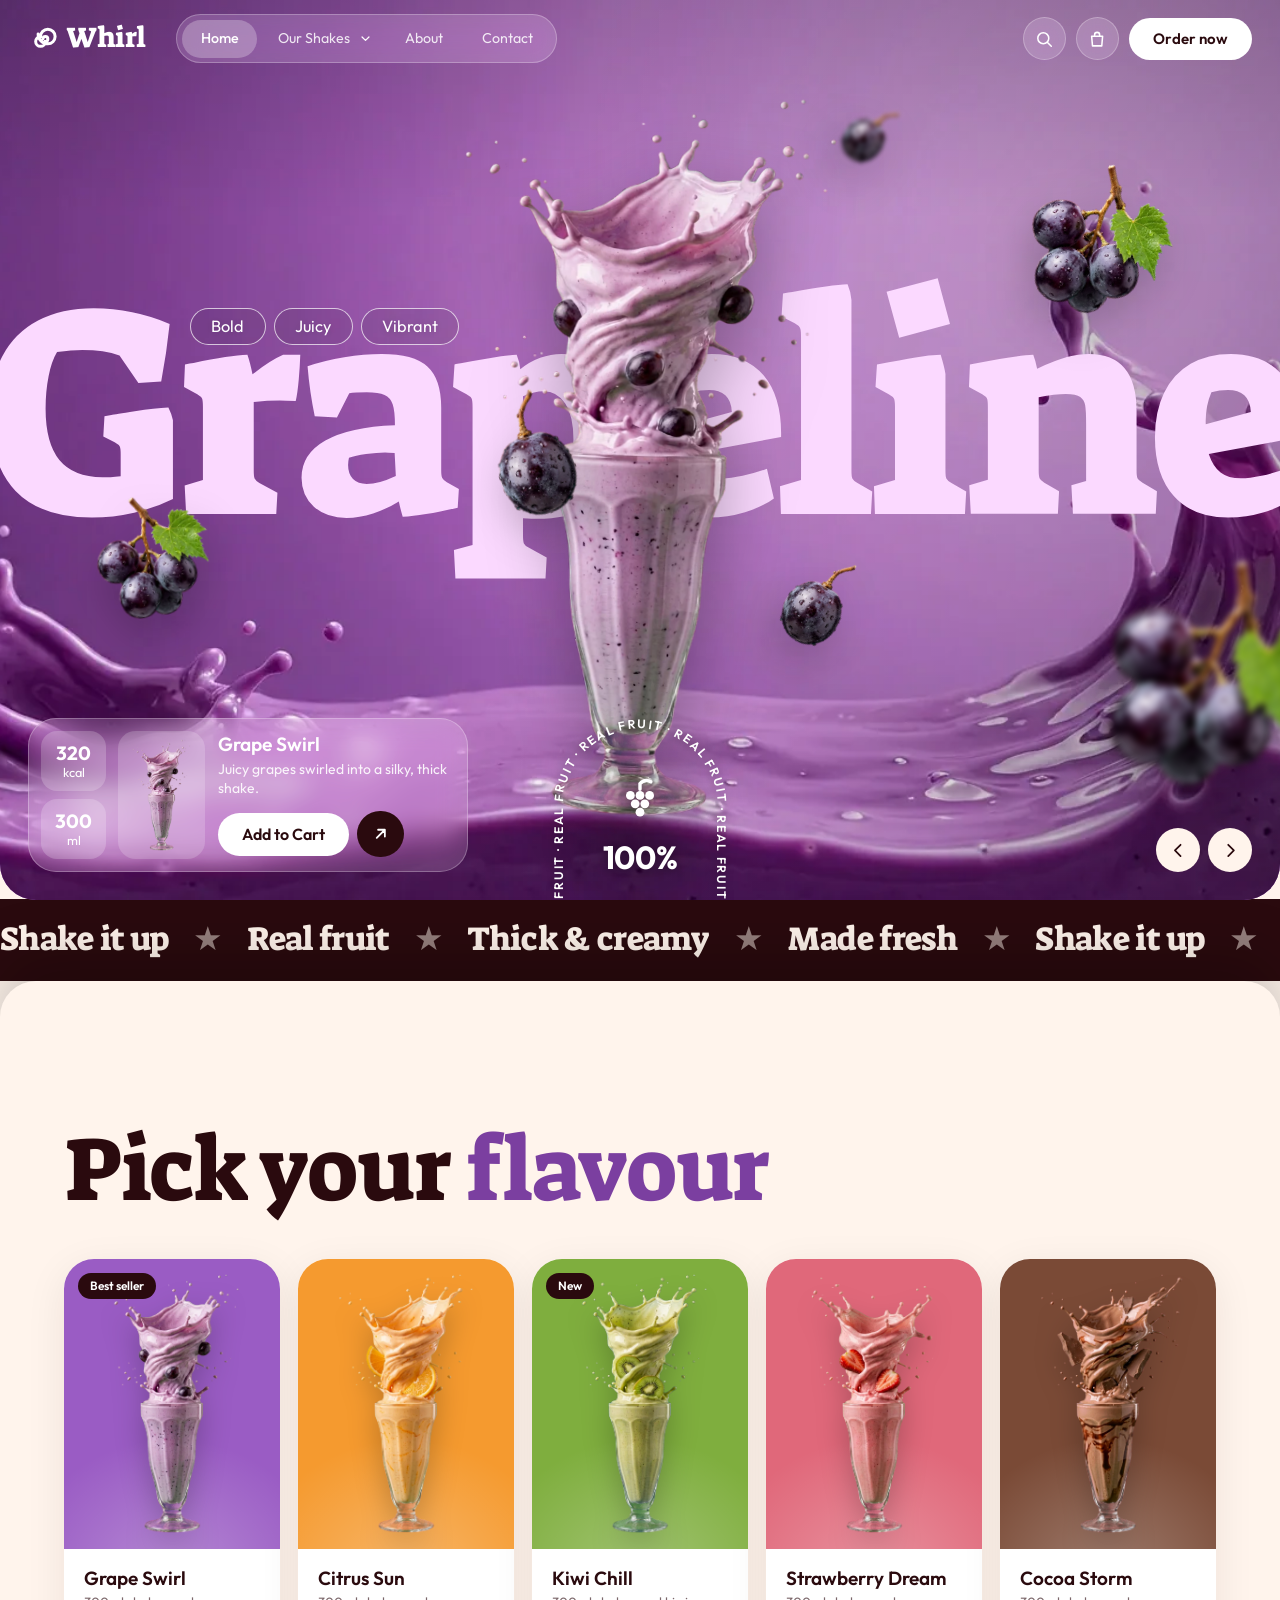
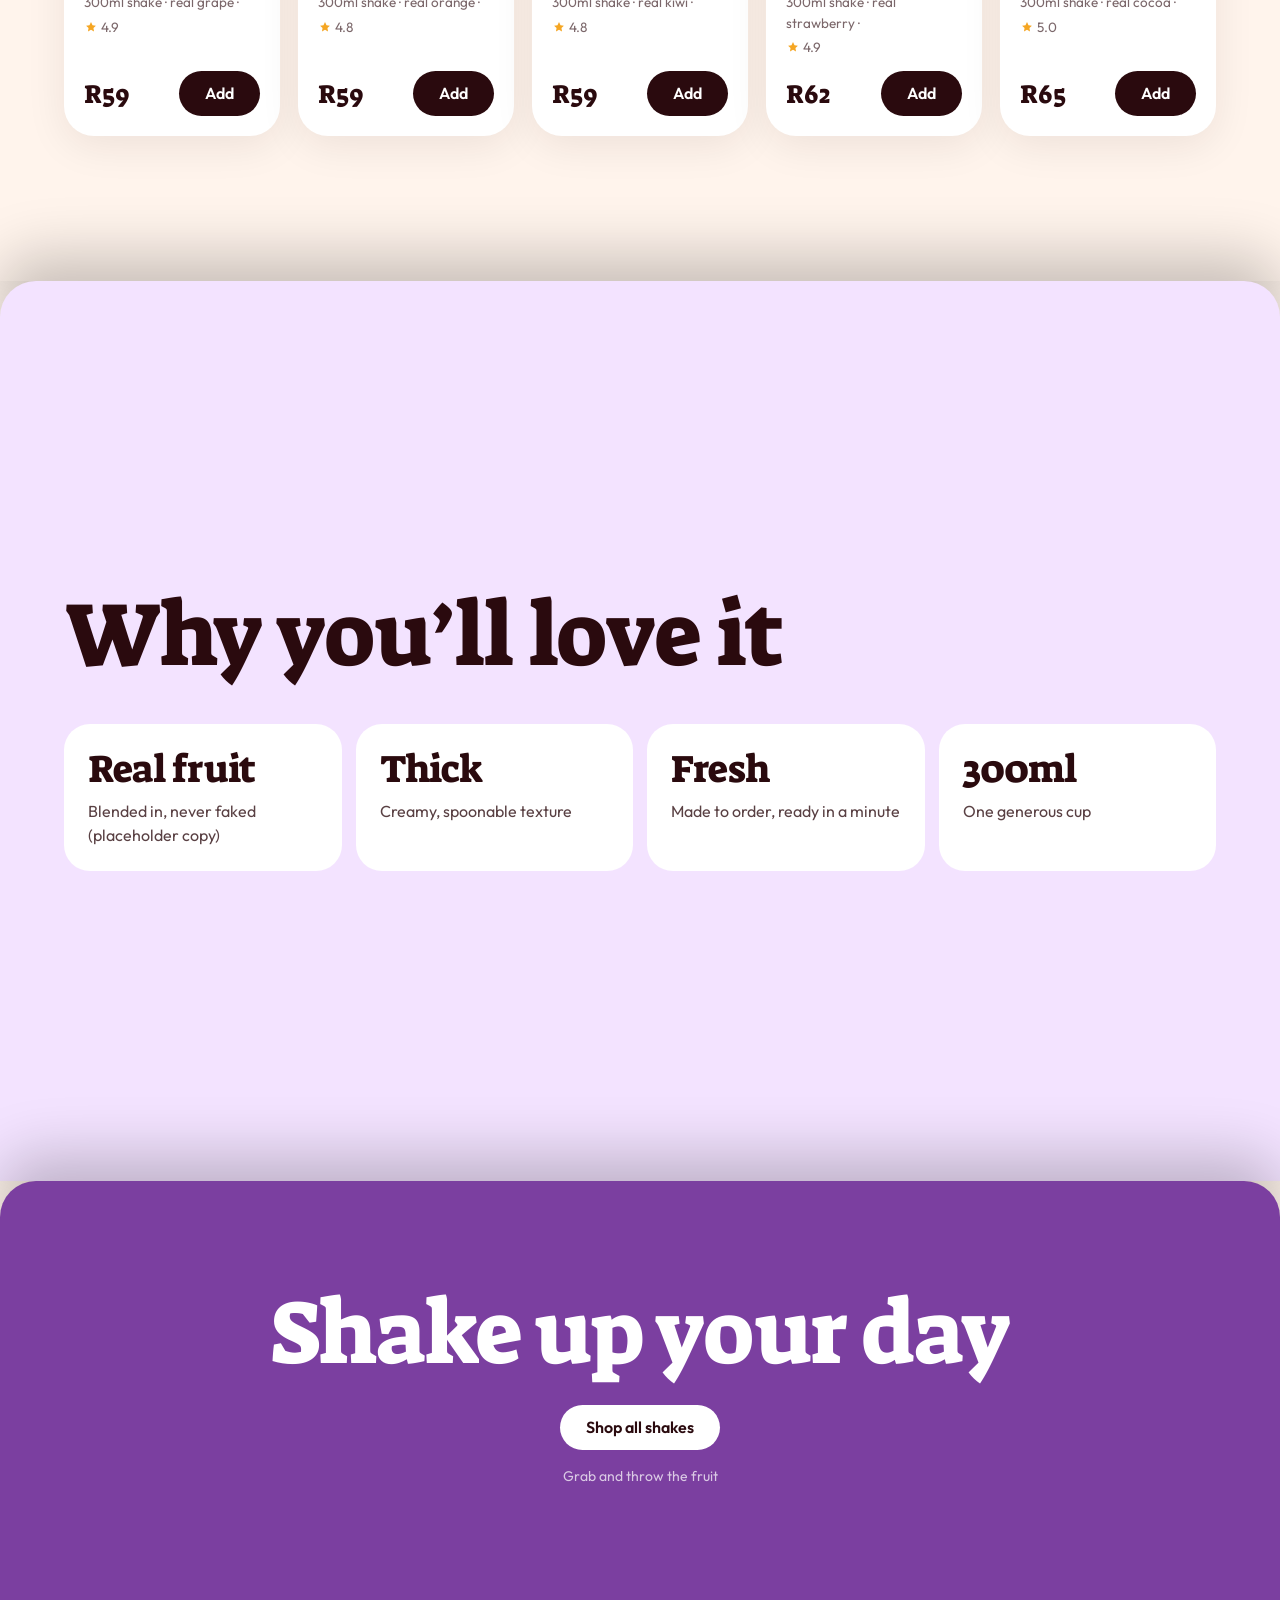
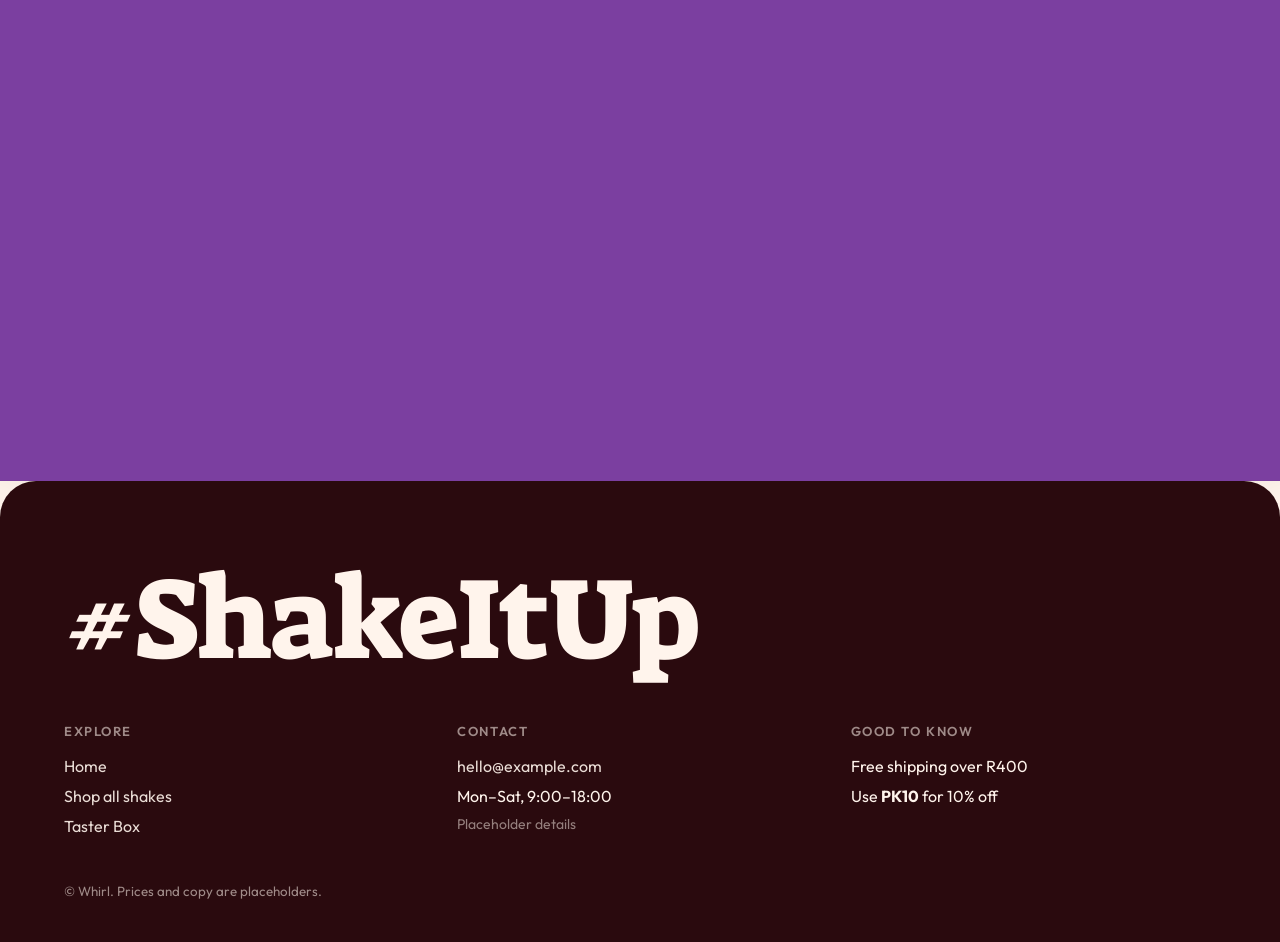
==== commit 9221bd08: "Give every flavour its own glass and backdrop Each flavour now has its own photograph of the shake (" ====
--- a/index.html
+++ b/index.html
@@ -95,7 +95,7 @@
         <div class="stat"><b id="stat-kcal">320</b>kcal</div>
         <div class="stat"><b id="stat-ml">300</b>ml</div>
       </div>
-      <a class="hcard__thumb" id="hcard-thumb" href="#/product/gr" tabindex="-1" aria-hidden="true"><img src="assets/img/shakes/grape.webp" alt="" width="601" height="1116"></a>
+      <a class="hcard__thumb" id="hcard-thumb" href="#/product/gr" tabindex="-1" aria-hidden="true"><img src="assets/img/shakes/grape.webp" alt="" width="647" height="1116"></a>
       <div class="hcard__body">
         <h2 id="hcard-name">Grape Swirl</h2>
         <p id="hcard-text">Juicy grapes swirled into a silky, thick shake.</p>
@@ -173,7 +173,7 @@
     <div><h3>Contact</h3><a href="mailto:hello@example.com">hello@example.com</a><span>Mon–Sat, 9:00–18:00</span><span class="muted">Placeholder details</span></div>
     <div><h3>Good to know</h3><span>Free shipping over <span id="free-from-2">R400</span></span><span>Use <b id="code-hint">PK10</b> for 10% off</span></div>
   </div>
-  <small>© <span data-brand>Whirl</span> (placeholder brand name). All prices and copy are placeholders.</small>
+  <small>© <span data-brand>Whirl</span>. Prices and copy are placeholders.</small>
 </footer>
 
 <!-- Cart drawer -->
--- a/assets/css/styles.css
+++ b/assets/css/styles.css
@@ -27,6 +27,7 @@
 html{-webkit-text-size-adjust:100%;scroll-padding-top:90px}
 body{font:400 16px/1.5 var(--font-ui);background:var(--cream);color:var(--ink);overflow-x:hidden;-webkit-font-smoothing:antialiased}
 img,svg,canvas{display:block;max-width:100%}
+img.is-missing{visibility:hidden}   /* failed to load, even after retries (see app.js) */
 button,input,select{font:inherit;color:inherit}
 button{cursor:pointer;border:0;background:none;padding:0}
 a{color:inherit}
@@ -109,7 +110,7 @@
 
 .tags{--inset:max(var(--pad),17vw - 110px);position:absolute;z-index:3;top:27%;left:var(--inset);display:flex;gap:.5em;padding:0;list-style:none}
 .tags.is-right{left:auto;right:var(--inset)}
-.tags li{border:1.5px solid rgb(255 255 255/.55);border-radius:99px;padding:.38em 1.25em;font-size:1.02em;line-height:1.4;white-space:nowrap}
+.tags li{border:1.5px solid rgb(255 255 255/.7);border-radius:99px;padding:.38em 1.25em;font-size:1.02em;line-height:1.4;white-space:nowrap;background:rgb(0 0 0/.08);text-shadow:0 1px 8px rgb(0 0 0/.2)}   /* the faint backing keeps them readable on a pale wall */
 
 .hero__fruit{pointer-events:none}
 .fruit{position:absolute;z-index:1;width:0;height:0}
@@ -117,7 +118,7 @@
 .fruit img{position:absolute;width:var(--w);max-width:none;left:calc(var(--w)/-2);top:calc(var(--w)/-2);filter:blur(var(--blur,0px)) drop-shadow(0 18px 22px rgb(0 0 0/.22))}
 
 .hero__jar{position:absolute;z-index:2;inset:11.5% 0 auto 0;height:min(81%,1120px);display:flex;justify-content:center;pointer-events:none}
-.jar{position:relative;flex:none;height:100%;aspect-ratio:601/1116}
+.jar{position:relative;flex:none;height:100%;aspect-ratio:647/1116}
 .jar__layer{position:absolute;inset:0}
 .jar img{position:absolute;inset:0;width:100%;height:100%;object-fit:contain;opacity:0;filter:drop-shadow(0 26px 34px rgb(0 0 0/.3))}
 .jar img.is-active{opacity:1}
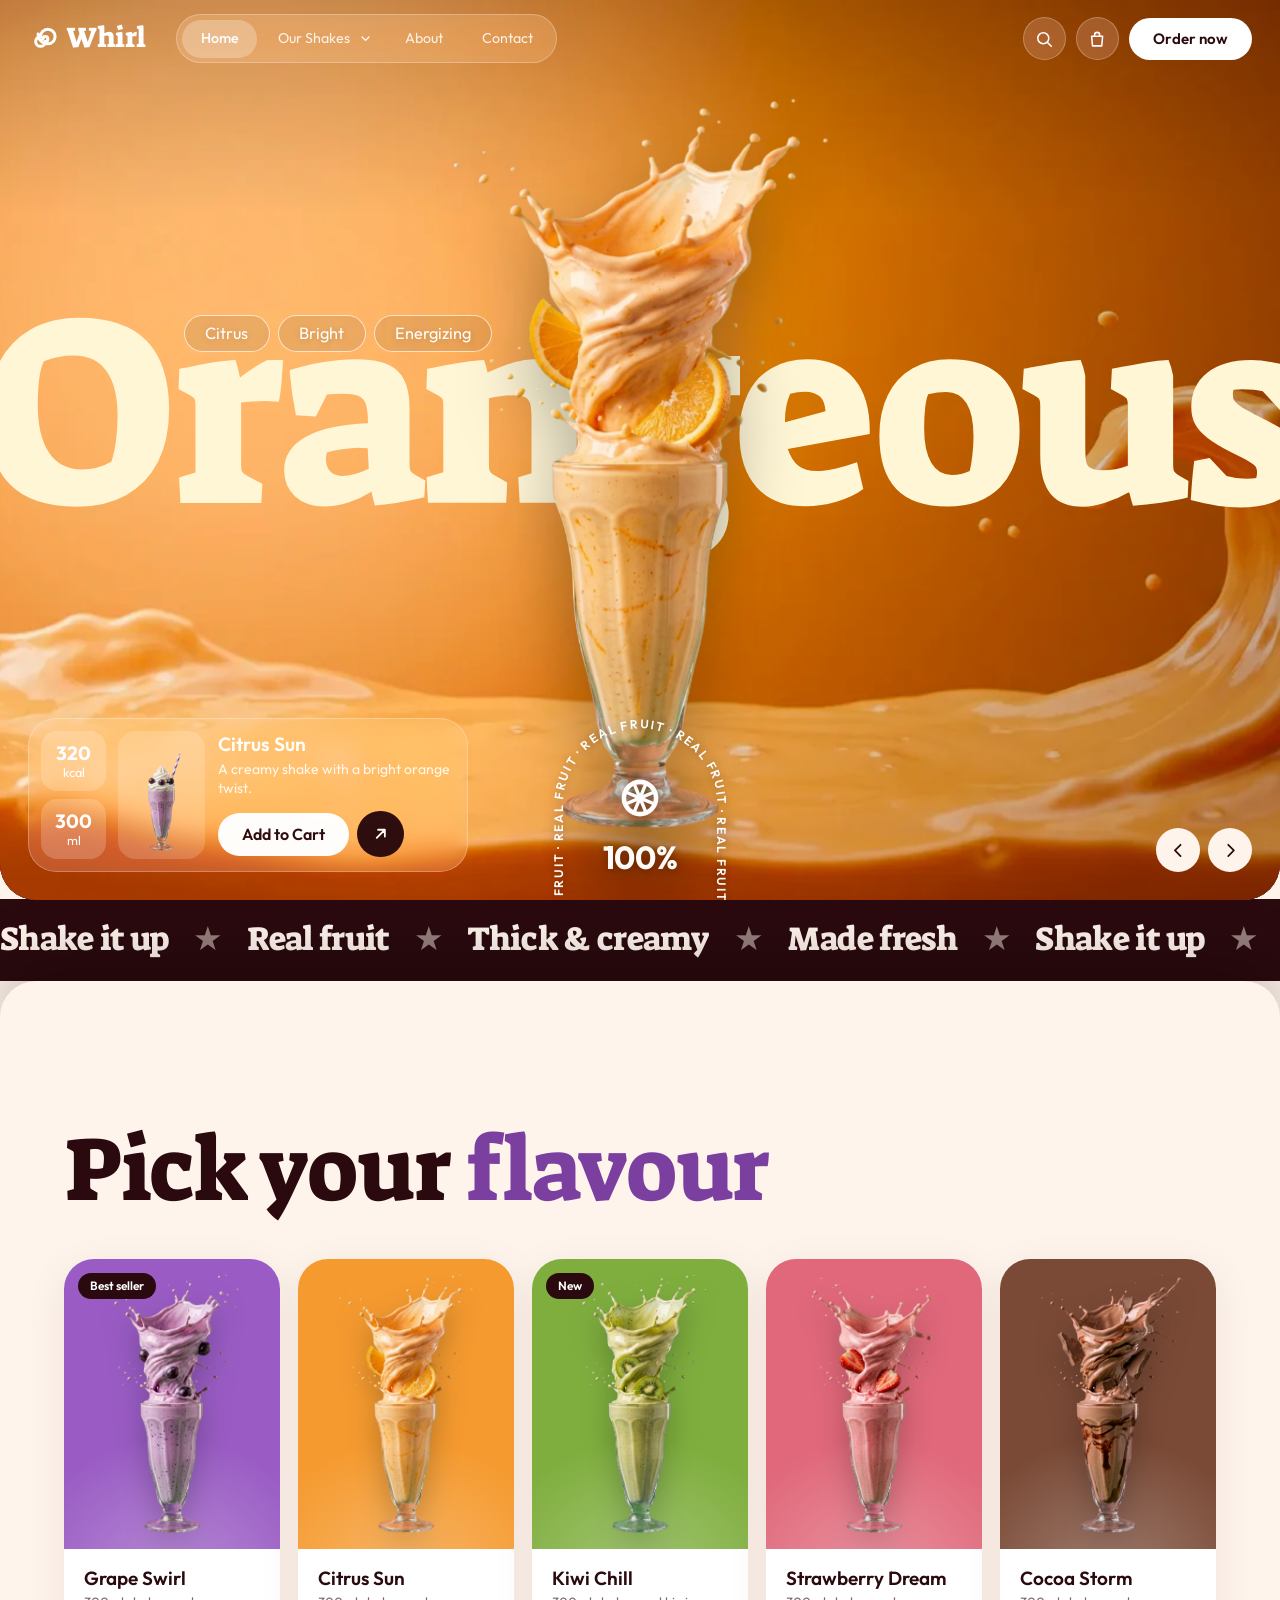
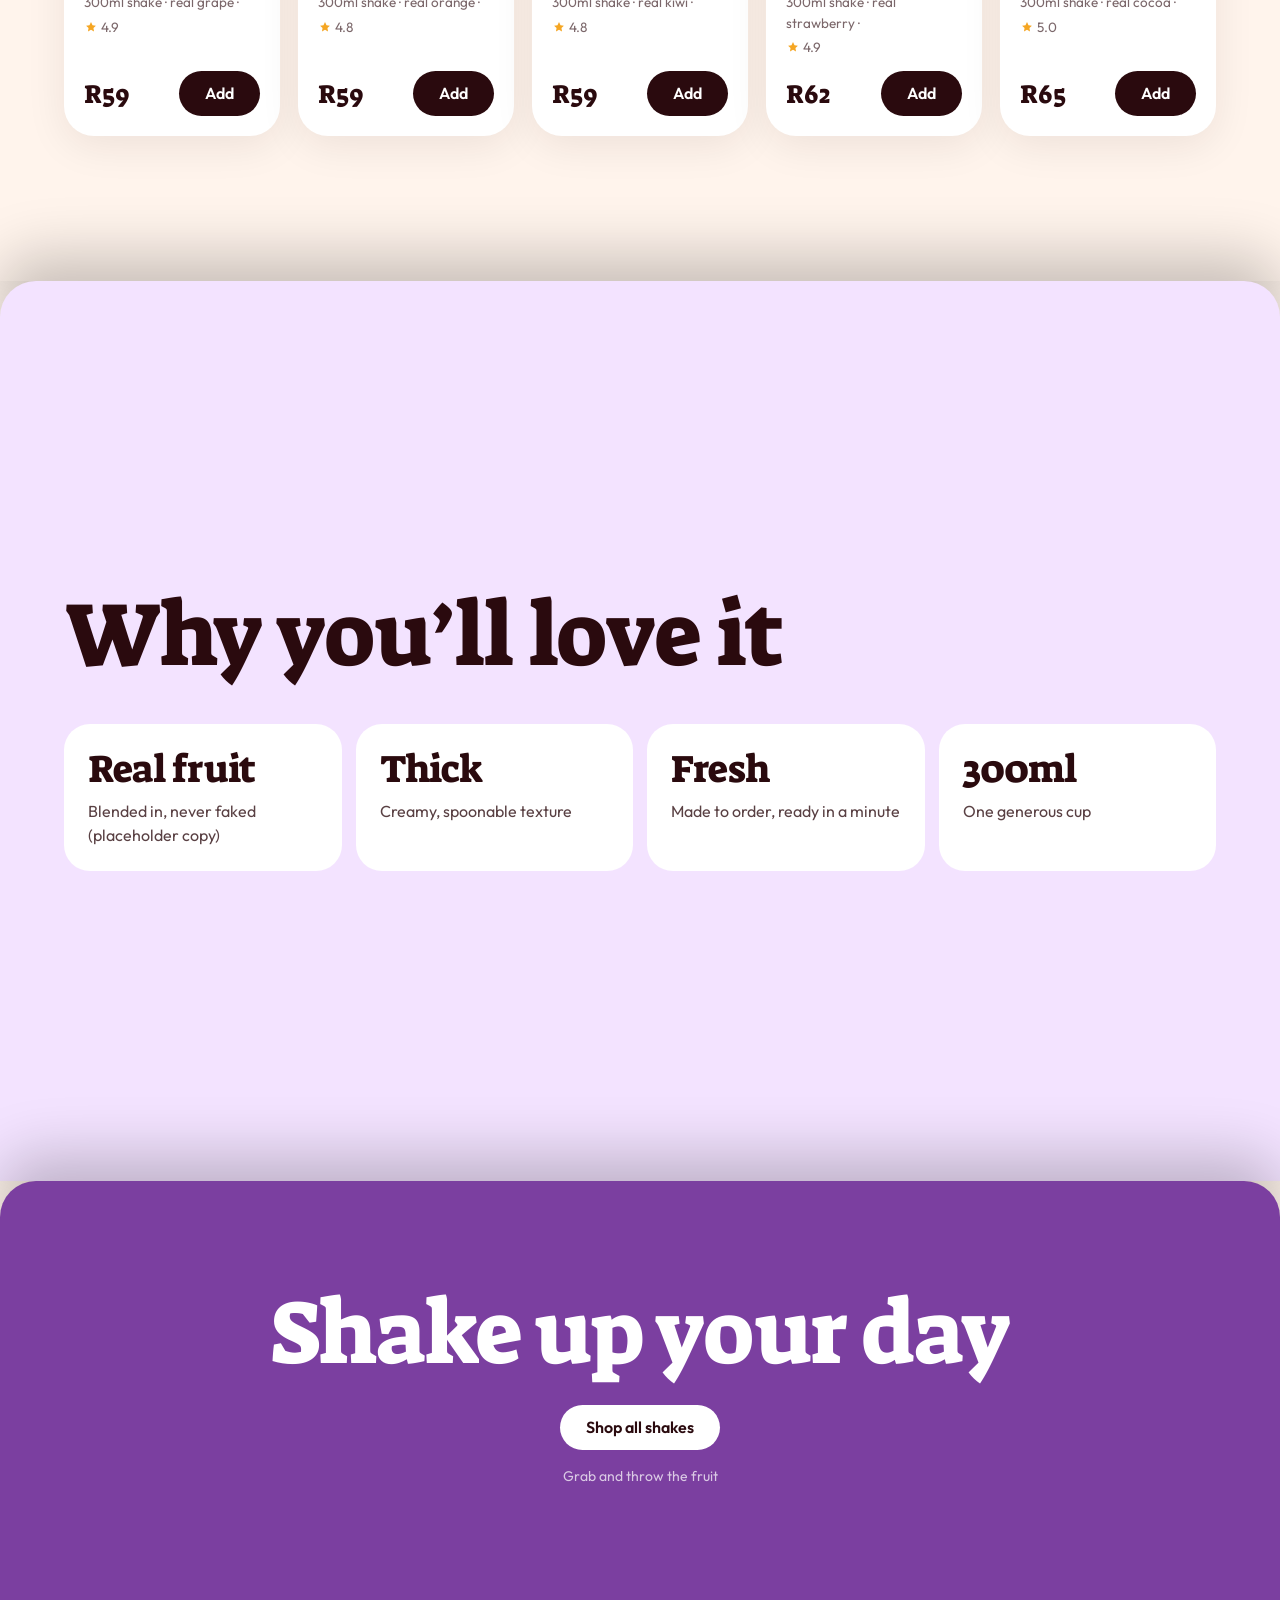
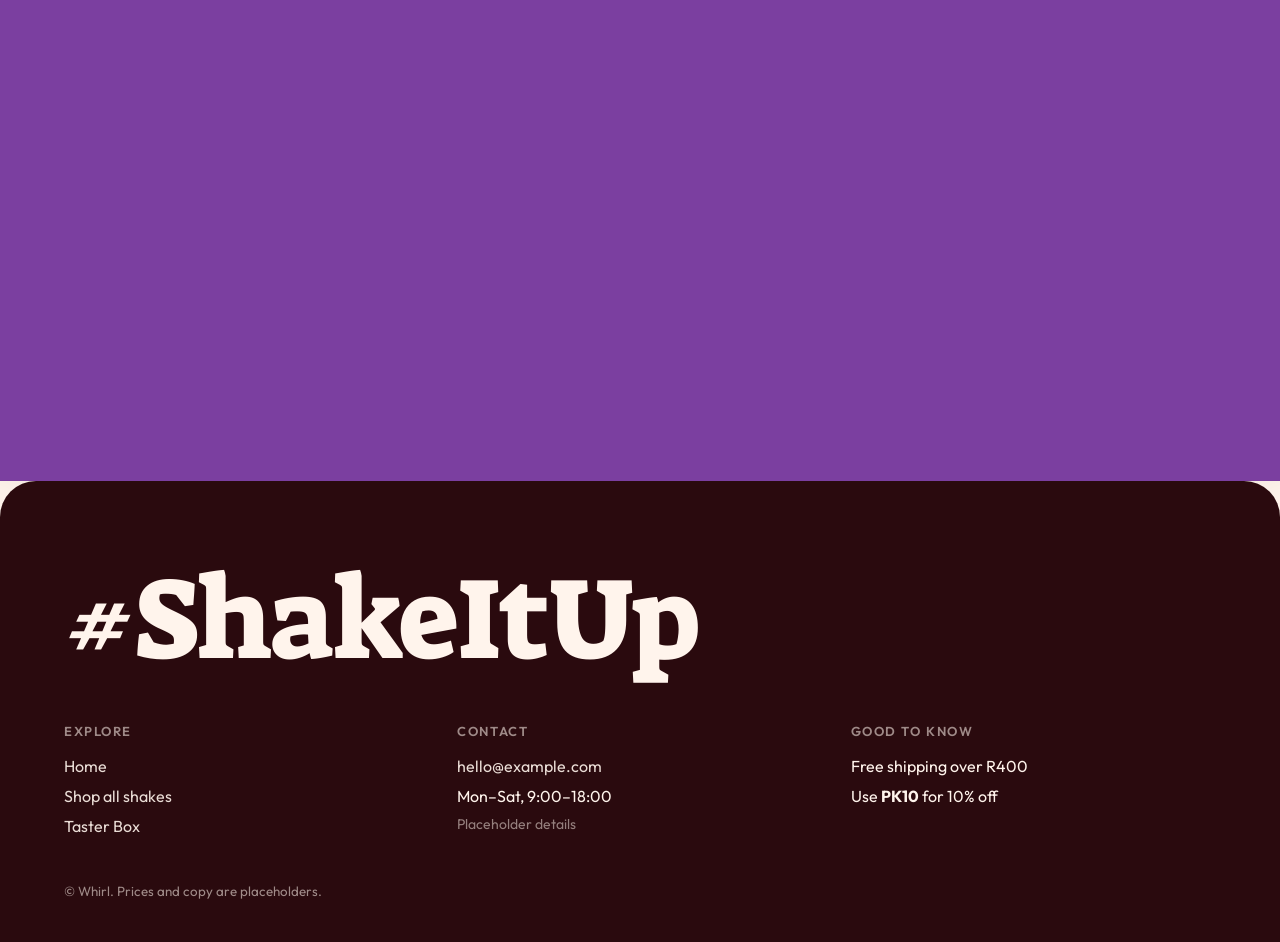
==== commit eefe949d: "Motion upgrade: colour flood, splash drops, pushable fruit, moving liquid, served photos, WhatsApp o" ====
--- a/index.html
+++ b/index.html
@@ -43,6 +43,7 @@
     <symbol id="i-kiwi" viewBox="0 0 24 24"><path fill="currentColor" fill-rule="evenodd" d="M2.6 12a9.4 8 0 1 0 18.8 0a9.4 8 0 1 0 -18.8 0zM9.3 12a2.7 2.1 0 1 0 5.4 0a2.7 2.1 0 1 0 -5.4 0zM11.28 7.3a0.72 0.72 0 1 0 1.44 0a0.72 0.72 0 1 0 -1.44 0zM14.57 8.2a0.72 0.72 0 1 0 1.44 0a0.72 0.72 0 1 0 -1.44 0zM16.61 10.55a0.72 0.72 0 1 0 1.44 0a0.72 0.72 0 1 0 -1.44 0zM16.61 13.45a0.72 0.72 0 1 0 1.44 0a0.72 0.72 0 1 0 -1.44 0zM14.57 15.8a0.72 0.72 0 1 0 1.44 0a0.72 0.72 0 1 0 -1.44 0zM11.28 16.7a0.72 0.72 0 1 0 1.44 0a0.72 0.72 0 1 0 -1.44 0zM7.99 15.8a0.72 0.72 0 1 0 1.44 0a0.72 0.72 0 1 0 -1.44 0zM5.95 13.45a0.72 0.72 0 1 0 1.44 0a0.72 0.72 0 1 0 -1.44 0zM5.95 10.55a0.72 0.72 0 1 0 1.44 0a0.72 0.72 0 1 0 -1.44 0zM7.99 8.2a0.72 0.72 0 1 0 1.44 0a0.72 0.72 0 1 0 -1.44 0z"/></symbol>
     <symbol id="i-strawberry" viewBox="0 0 24 24"><path fill="currentColor" fill-rule="evenodd" d="M12 21.4c-4.7-2.2-7.4-6.1-7.4-9.7 0-2.6 2-4.1 4.2-4.1 1.2 0 2.4.5 3.2 1.4.8-.9 2-1.4 3.2-1.4 2.2 0 4.2 1.5 4.2 4.1 0 3.6-2.7 7.5-7.4 9.7zM9.3 11.6a.95.95 0 1 0 0 1.9.95.95 0 0 0 0-1.9zm5.4 0a.95.95 0 1 0 0 1.9.95.95 0 0 0 0-1.9zM12 15.2a.95.95 0 1 0 0 1.9.95.95 0 0 0 0-1.9z"/><path d="M12 8.4V5M8.7 4.2L12 6.5l3.3-2.3" fill="none" stroke="currentColor" stroke-width="1.7" stroke-linecap="round" stroke-linejoin="round"/></symbol>
     <symbol id="i-chocolate" viewBox="0 0 24 24" fill="currentColor"><rect x="3.8" y="3.8" width="7.4" height="7.4" rx="1.8"/><rect x="12.8" y="3.8" width="7.4" height="7.4" rx="1.8"/><rect x="3.8" y="12.8" width="7.4" height="7.4" rx="1.8"/><rect x="12.8" y="12.8" width="7.4" height="7.4" rx="1.8"/></symbol>
+    <symbol id="i-whatsapp" viewBox="0 0 24 24"><path fill="currentColor" d="M17.472 14.382c-.297-.149-1.758-.867-2.03-.967-.273-.099-.471-.148-.67.15-.197.297-.767.966-.94 1.164-.173.199-.347.223-.644.075-.297-.15-1.255-.463-2.39-1.475-.883-.788-1.48-1.761-1.653-2.059-.173-.297-.018-.458.13-.606.134-.133.298-.347.446-.52.149-.174.198-.298.298-.497.099-.198.05-.371-.025-.52-.075-.149-.669-1.612-.916-2.207-.242-.579-.487-.5-.669-.51-.173-.008-.371-.01-.57-.01-.198 0-.52.074-.792.372-.272.297-1.04 1.016-1.04 2.479 0 1.462 1.065 2.875 1.213 3.074.149.198 2.096 3.2 5.077 4.487.709.306 1.262.489 1.694.625.712.227 1.36.195 1.871.118.571-.085 1.758-.719 2.006-1.413.248-.694.248-1.289.173-1.413-.074-.124-.272-.198-.57-.347m-5.421 7.403h-.004a9.87 9.87 0 01-5.031-1.378l-.361-.214-3.741.982.998-3.648-.235-.374a9.86 9.86 0 01-1.51-5.26c.001-5.45 4.436-9.884 9.888-9.884 2.64 0 5.122 1.03 6.988 2.898a9.825 9.825 0 012.893 6.994c-.003 5.45-4.437 9.884-9.885 9.884m8.413-18.297A11.815 11.815 0 0012.05 0C5.495 0 .16 5.335.157 11.892c0 2.096.547 4.142 1.588 5.945L.057 24l6.305-1.654a11.882 11.882 0 005.683 1.448h.005c6.554 0 11.89-5.335 11.893-11.893a11.821 11.821 0 00-3.48-8.413Z"/></symbol>
   </defs>
 </svg>
 
@@ -83,6 +84,7 @@
     <div class="hero__jar" aria-hidden="true">
       <div class="jar" id="jar-move"><div class="jar__layer" id="jar-px"><div class="jar__layer" id="jar-float"></div></div></div>
     </div>
+    <div class="hero__drops" id="drops" aria-hidden="true"></div>
 
     <div class="ring" id="ring" aria-hidden="true">
       <svg class="ring__text" viewBox="0 0 200 207"><defs><path id="ring-path" d="M12 250V100a88 88 0 0 1 176 0v150"/></defs><text id="ring-text"><textPath href="#ring-path" id="ring-label"></textPath></text></svg>
@@ -95,7 +97,7 @@
         <div class="stat"><b id="stat-kcal">320</b>kcal</div>
         <div class="stat"><b id="stat-ml">300</b>ml</div>
       </div>
-      <a class="hcard__thumb" id="hcard-thumb" href="#/product/gr" tabindex="-1" aria-hidden="true"><img src="assets/img/shakes/grape.webp" alt="" width="647" height="1116"></a>
+      <a class="hcard__thumb" id="hcard-thumb" href="#/product/gr" tabindex="-1" aria-hidden="true"><img src="assets/img/served/grape-thumb.webp" alt="" width="186" height="320"></a>
       <div class="hcard__body">
         <h2 id="hcard-name">Grape Swirl</h2>
         <p id="hcard-text">Juicy grapes swirled into a silky, thick shake.</p>
@@ -192,7 +194,7 @@
     </form>
     <p class="note" id="code-note" role="status"></p>
     <div id="cart-totals"></div>
-    <button class="btn btn--dark btn--block" id="checkout" type="button" data-act="checkout">Checkout</button>
+    <button class="btn btn--dark btn--block btn--wa" id="checkout" type="button" data-act="checkout"><svg aria-hidden="true"><use href="#i-whatsapp"/></svg>Order on WhatsApp</button>
     <p class="note" id="checkout-note" role="status"></p>
   </div>
 </aside>
--- a/assets/css/styles.css
+++ b/assets/css/styles.css
@@ -47,6 +47,7 @@
 .btn--light{background:#fff;color:var(--ink)}
 .btn--dark{background:var(--ink);color:#fff}
 .btn--block{width:100%;padding:16px 26px}
+.btn--wa svg{flex:none;width:20px;height:20px;color:#25d366}
 .icon-btn{position:relative;flex:none;width:46px;height:46px;border-radius:50%;display:grid;place-items:center;color:inherit;text-decoration:none;transition:transform .25s var(--ease),background .25s}
 .icon-btn:hover{transform:translateY(-2px)}
 .icon-btn svg{width:22px;height:22px}
@@ -95,12 +96,18 @@
 
 /* ───────── 4. Hero ───────── */
 .hero{position:relative;isolation:isolate;height:100vh;height:100svh;min-height:540px;overflow:hidden;font-size:clamp(13px,1.25vw,24px);color:#fff;background:#a968b6;border-radius:0 0 var(--r-xl) var(--r-xl)}
-.hero__scenes,.scene,.hero__fruit{position:absolute;inset:0}
+.hero__scenes,.scene,.foam,.liquid,.hero__fruit,.hero__drops{position:absolute;inset:0}
 .hero__scenes{z-index:0}
 .scene{background-size:cover;background-position:50% 100%;background-repeat:no-repeat;opacity:0}
 .scene.is-active{opacity:1}
+/* Layers inside the backdrop, bottom to top: the photos, the moving liquid drawn over the
+   current photo (1), and on a flavour change the foam edge (2) with the new photo (3)
+   spreading out over all of it; the script clips those two to a growing blob. */
+.liquid{z-index:1;width:100%;height:100%;opacity:0;transition:opacity .6s;pointer-events:none}
+.liquid.is-live{opacity:1}
+.foam{z-index:2;visibility:hidden}
 /* darker towards the right, plus a soft top shade so the header stays readable */
-.hero__scenes::after{content:"";position:absolute;inset:0;z-index:3;background:linear-gradient(100deg,transparent 42%,rgb(0 0 0/.24)),linear-gradient(180deg,rgb(0 0 0/.16),transparent 24%)}
+.hero__scenes::after{content:"";position:absolute;inset:0;z-index:5;background:linear-gradient(100deg,transparent 42%,rgb(0 0 0/.24)),linear-gradient(180deg,rgb(0 0 0/.16),transparent 24%)}
 
 .hero__words{position:absolute;inset:0 0 8% 0;overflow:hidden;pointer-events:none}
 .word-wrap{position:absolute;inset:0;display:flex;align-items:center;justify-content:center}
@@ -115,6 +122,7 @@
 .hero__fruit{pointer-events:none}
 .fruit{position:absolute;z-index:1;width:0;height:0}
 .fruit.is-front{z-index:3}
+.fruit b{position:absolute;left:0;top:0;width:0;height:0}   /* the part a mouse or finger pushes about */
 .fruit img{position:absolute;width:var(--w);max-width:none;left:calc(var(--w)/-2);top:calc(var(--w)/-2);filter:blur(var(--blur,0px)) drop-shadow(0 18px 22px rgb(0 0 0/.22))}
 
 .hero__jar{position:absolute;z-index:2;inset:11.5% 0 auto 0;height:min(81%,1120px);display:flex;justify-content:center;pointer-events:none}
@@ -122,6 +130,11 @@
 .jar__layer{position:absolute;inset:0}
 .jar img{position:absolute;inset:0;width:100%;height:100%;object-fit:contain;opacity:0;filter:drop-shadow(0 26px 34px rgb(0 0 0/.3))}
 .jar img.is-active{opacity:1}
+
+/* splash drops, thrown off as a new shake lands: some pass in front of the glass, some behind it */
+.hero__drops{pointer-events:none}
+.drop{position:absolute;left:0;top:0;z-index:2;border-radius:50%;opacity:0;box-shadow:0 2px 6px rgb(0 0 0/.14);will-change:transform,opacity}
+.drop.is-back{z-index:1;filter:brightness(.9) blur(.6px)}
 
 /* badge: an arch around the foot of the glass; its label drifts along the arch */
 .ring{position:absolute;z-index:4;left:50%;bottom:0;width:11em;margin-left:-5.5em;aspect-ratio:200/207;pointer-events:none;text-shadow:0 1px 10px rgb(0 0 0/.35)}
@@ -227,7 +240,15 @@
 .pd{display:grid;grid-template-columns:1.1fr 1fr;gap:clamp(24px,3vw,48px);align-items:start;padding:calc(110px + var(--safe-top)) var(--gutter) 8vh}
 .gallery{position:sticky;top:100px;min-height:min(70vh,720px);border-radius:var(--r-xl);background:var(--tile);display:grid;place-items:center;overflow:hidden}
 .gallery::after{content:"";position:absolute;inset:0;background:radial-gradient(110% 70% at 50% 110%,rgb(255 255 255/.3),transparent 60%)}
-.gallery img{position:relative;z-index:1;height:min(58vh,600px);width:auto;max-width:none;filter:drop-shadow(0 30px 30px rgb(0 0 0/.3));animation:bob 3.6s ease-in-out infinite alternate}
+.gallery__stage{position:relative;z-index:1;display:grid;place-items:center;animation:bob 3.6s ease-in-out infinite alternate}
+/* both photos share one frame; the one coming in fades up first, so the glass never thins out in between */
+.gallery__stage img{grid-area:1/1;height:min(58vh,600px);width:auto;max-width:none;filter:drop-shadow(0 30px 30px rgb(0 0 0/.3));opacity:0;transition:opacity .35s .2s}
+.gallery__stage img.is-active{z-index:1;opacity:1;transition:opacity .45s}
+.gallery__thumbs{position:absolute;z-index:2;left:18px;bottom:18px;display:flex;gap:10px}
+.gallery__thumbs button{width:62px;height:76px;border-radius:18px;border:2px solid transparent;background:rgb(255 255 255/.2);display:grid;place-items:center;overflow:hidden;transition:background .25s,border-color .25s,transform .25s var(--ease)}
+.gallery__thumbs button:hover{transform:translateY(-2px);background:rgb(255 255 255/.3)}
+.gallery__thumbs button[aria-pressed="true"]{border-color:#fff;background:rgb(255 255 255/.34)}
+.gallery__thumbs img{height:62px;width:auto;max-width:none}
 .crumbs{display:flex;gap:8px;align-items:center;font-size:14px;color:rgb(42 10 14/.62);margin-bottom:14px}
 .crumbs a{text-underline-offset:3px}
 .pd h1{font-size:clamp(40px,5vw,70px);line-height:1;margin:8px 0 12px}
@@ -335,7 +356,10 @@
   .arrows button{width:2.6em;height:2.6em;pointer-events:auto;background:rgb(255 244 236/.92)}
   .pd{grid-template-columns:1fr}
   .gallery{position:relative;top:0;min-height:46vh}
-  .gallery img{height:40vh}
+  .gallery__stage img{height:40vh}
+  .gallery__thumbs{left:14px;bottom:14px}
+  .gallery__thumbs button{width:54px;height:66px;border-radius:16px}
+  .gallery__thumbs img{height:54px}
   .pcard__media{--media:250px}
   .search{flex:1}
   .cart{border-radius:24px 0 0 24px}
@@ -345,7 +369,8 @@
   .stat{min-width:4.4em}
 }
 @media (prefers-reduced-motion:reduce){
-  .marquee>div,.pcard__float,.gallery img,.rise{animation:none}
+  .marquee>div,.pcard__float,.gallery__stage,.rise{animation:none}
+  .gallery__stage img,.gallery__stage img.is-active{transition:none}
   .reveal{opacity:1;translate:none;transition:none}
   .btn,.icon-btn,.pcard,.pcard__float img{transition:none}
   html{scroll-behavior:auto}
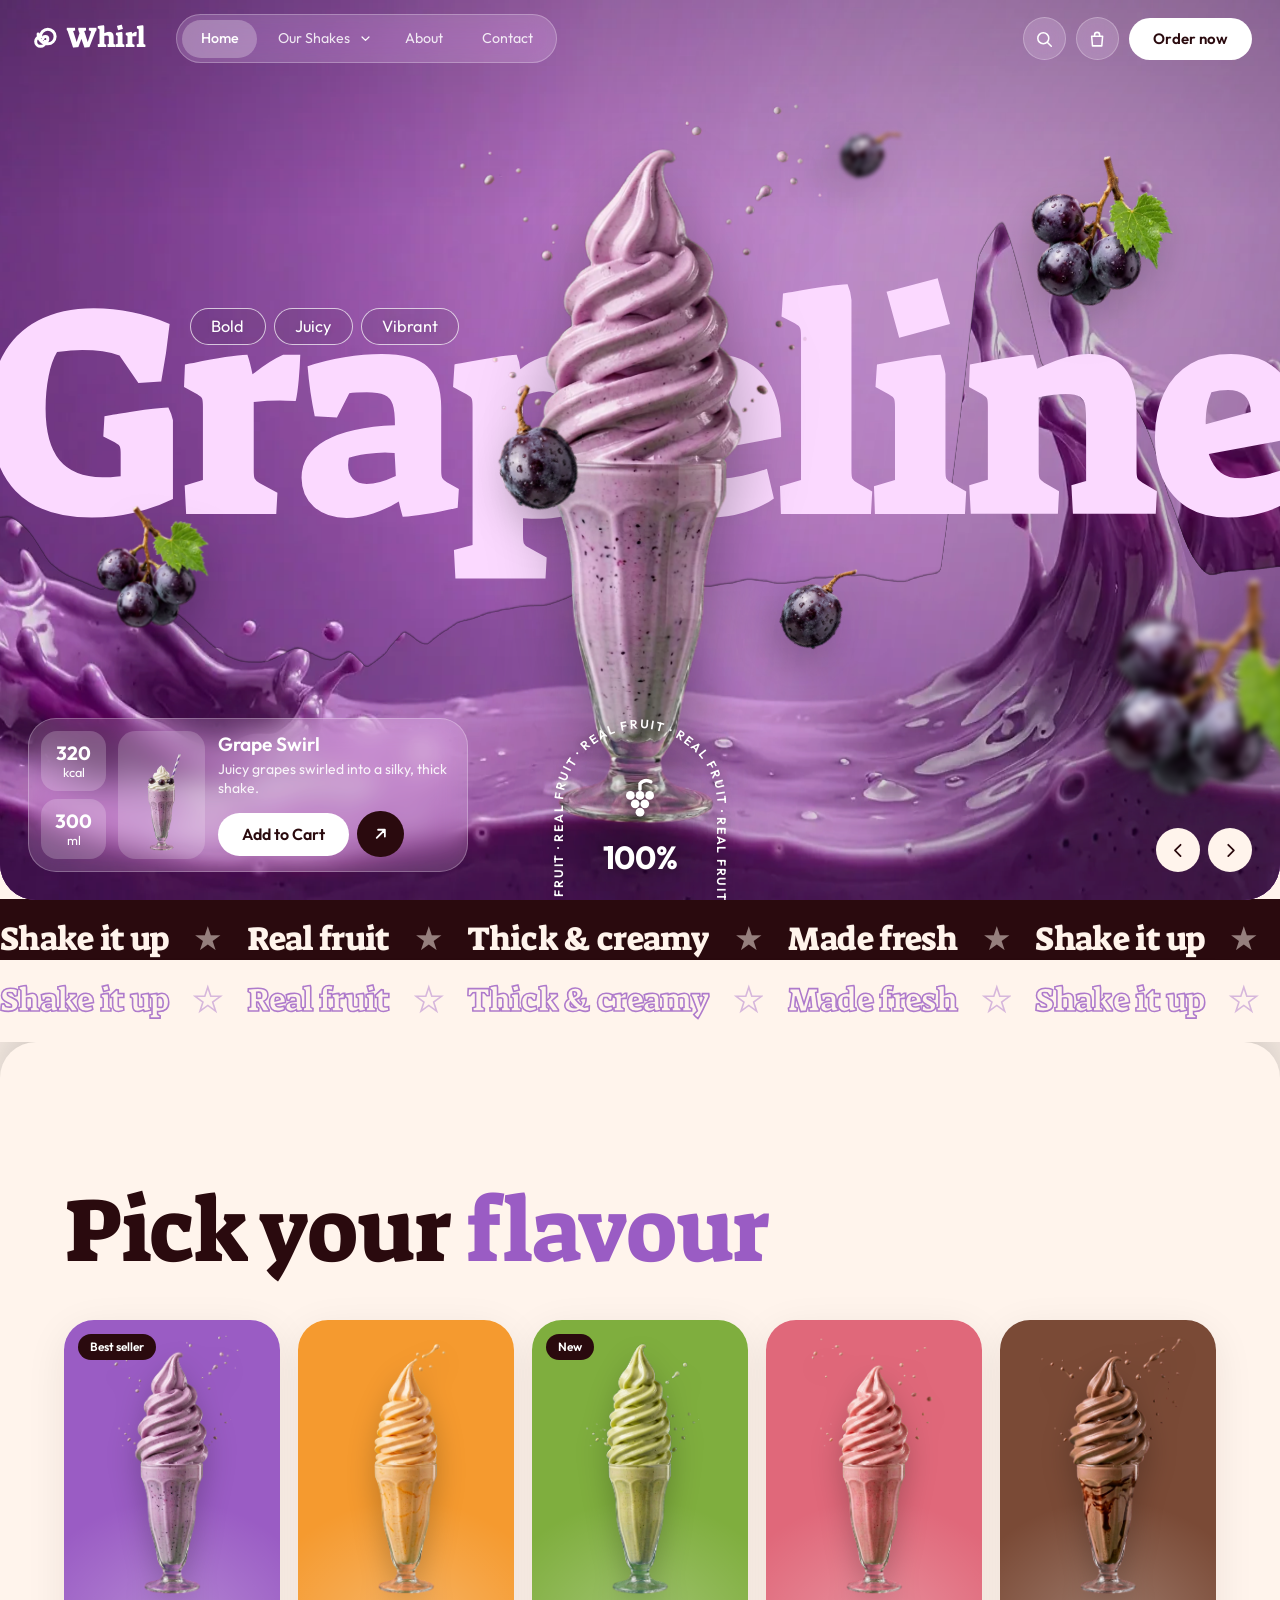
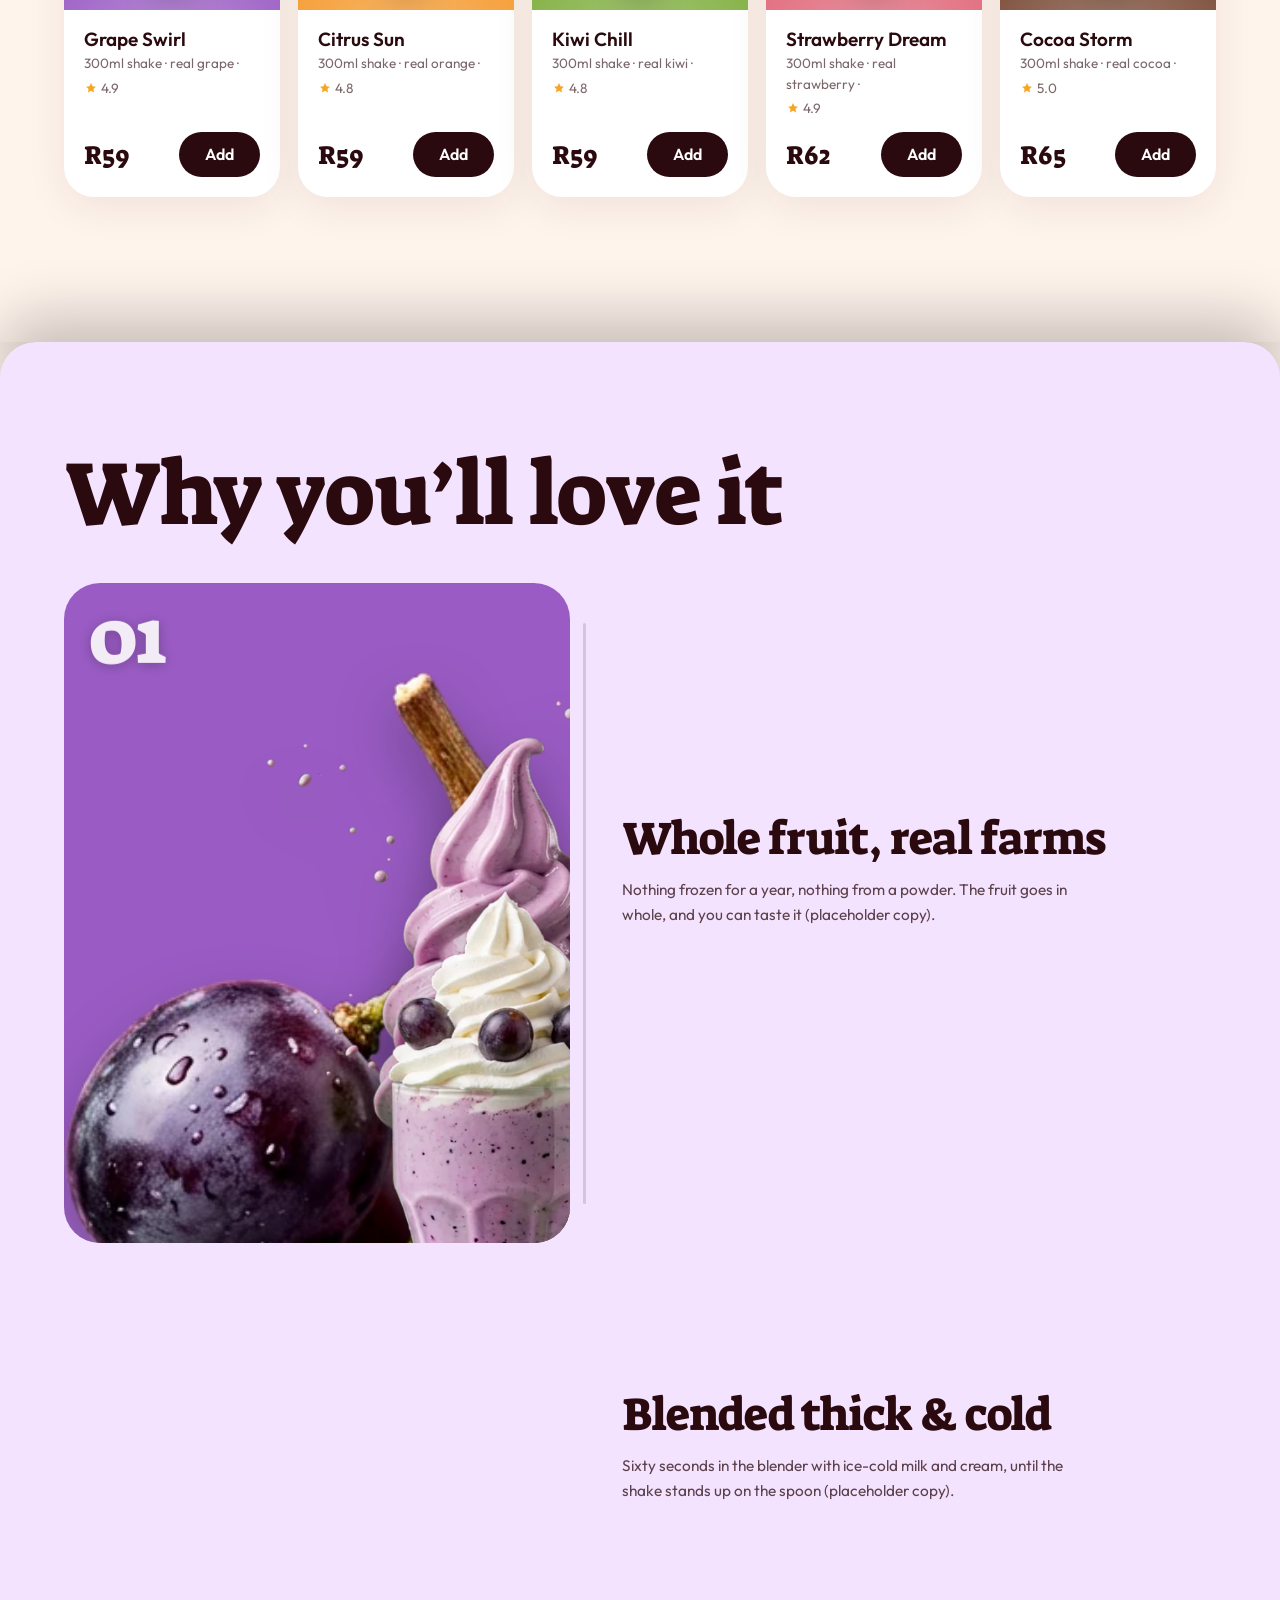
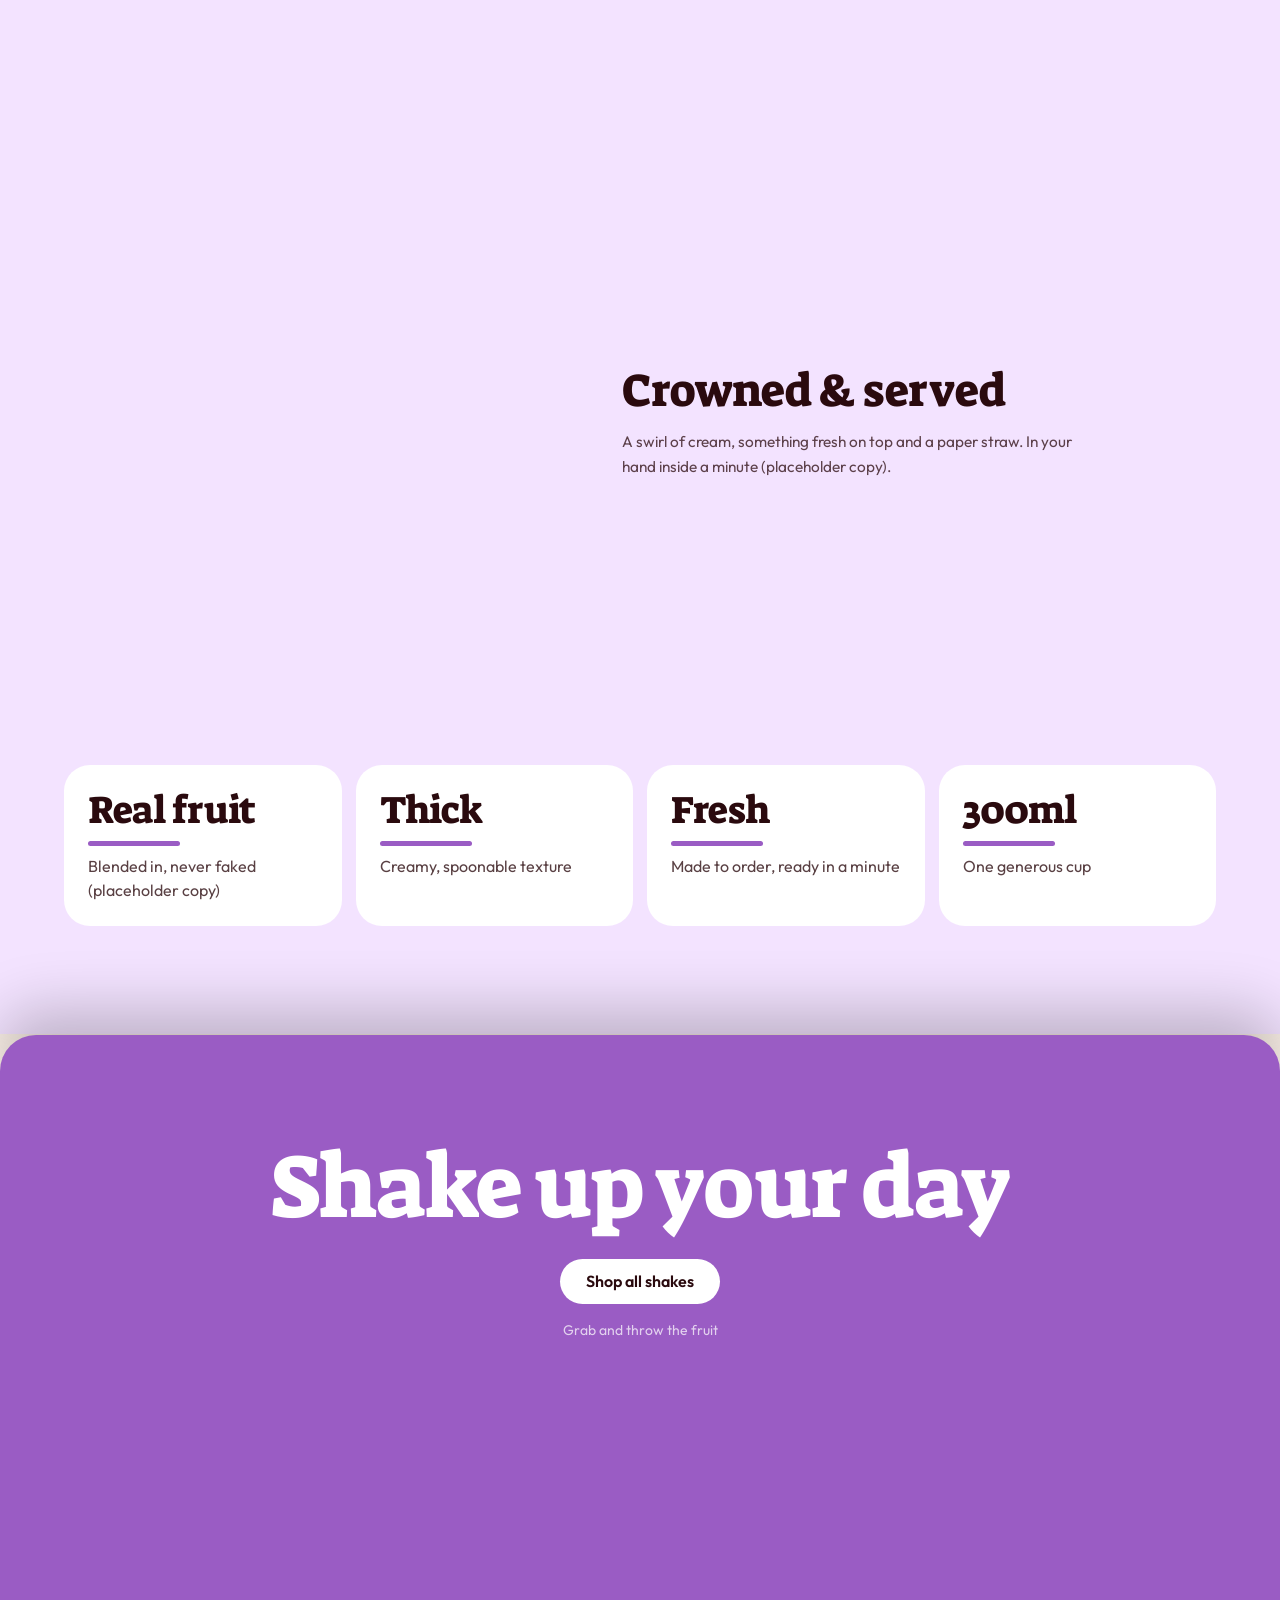
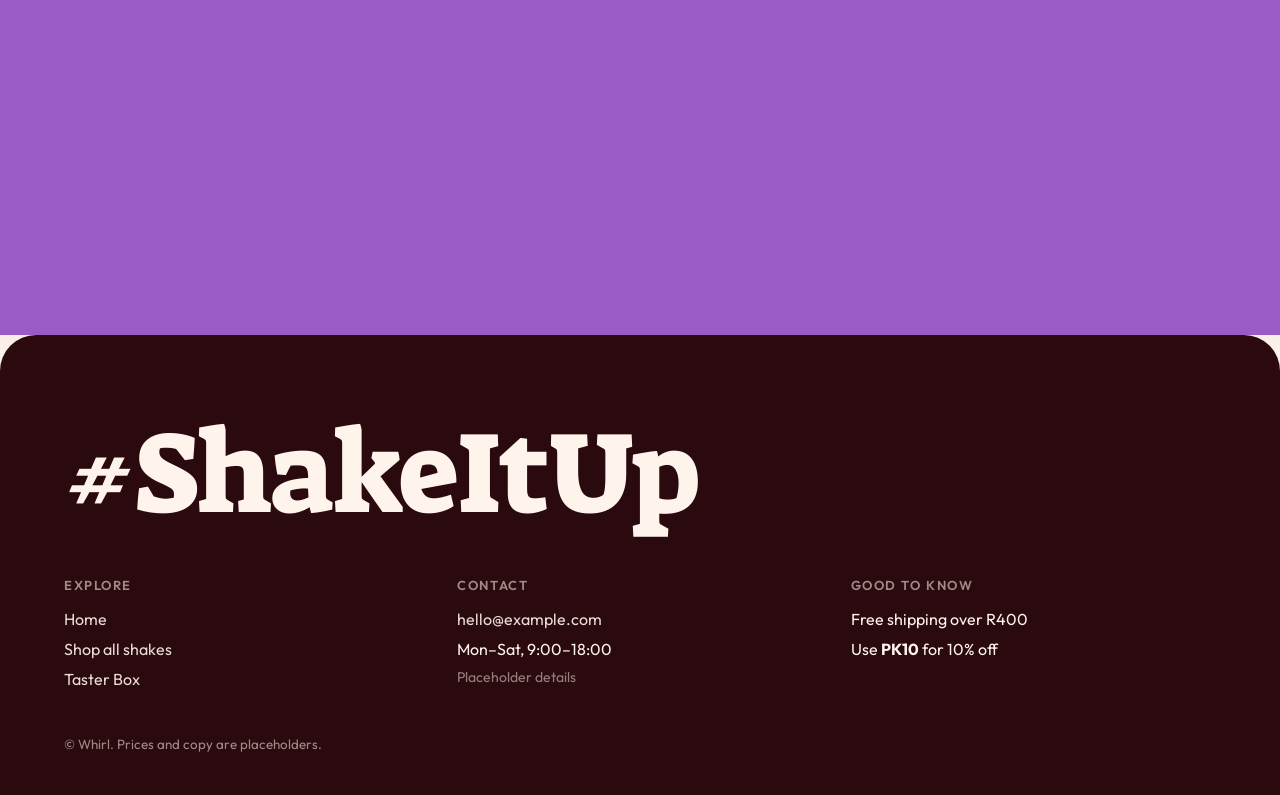
==== commit 07622ab6: "Scroll story, sinking glass, solid swirls, page-wide flavour theme - home below the hero: an echo ma" ====
--- a/index.html
+++ b/index.html
@@ -116,6 +116,7 @@
   </section>
 
   <div class="marquee display" aria-hidden="true"><div id="marquee"></div></div>
+  <div class="marquee marquee--echo display" aria-hidden="true"><div id="marquee-echo"></div></div>
 
   <section class="section stack" id="pick">
     <h2 class="display">Pick your <em>flavour</em></h2>
@@ -124,11 +125,27 @@
 
   <section class="section stack" id="why">
     <h2 class="display">Why you’ll love it</h2>
+    <div class="story">
+      <div class="story__stage" aria-hidden="true">
+        <div class="story__panel">
+          <img class="story__img is-active" alt="">
+          <img class="story__img" alt="">
+          <img class="story__img" alt="">
+          <b class="story__num display" id="story-num">01</b>
+        </div>
+        <div class="story__rail"><i id="story-rail"></i></div>
+      </div>
+      <ol class="story__steps" id="story-steps">
+        <li class="is-on"><h3 class="display">Whole fruit, real farms</h3><p>Nothing frozen for a year, nothing from a powder. The fruit goes in whole, and you can taste it (placeholder copy).</p></li>
+        <li><h3 class="display">Blended thick &amp; cold</h3><p>Sixty seconds in the blender with ice-cold milk and cream, until the shake stands up on the spoon (placeholder copy).</p></li>
+        <li><h3 class="display">Crowned &amp; served</h3><p>A swirl of cream, something fresh on top and a paper straw. In your hand inside a minute (placeholder copy).</p></li>
+      </ol>
+    </div>
     <div class="stats">
       <div><b class="display">Real fruit</b>Blended in, never faked (placeholder copy)</div>
       <div><b class="display">Thick</b>Creamy, spoonable texture</div>
       <div><b class="display">Fresh</b>Made to order, ready in a minute</div>
-      <div><b class="display">300ml</b>One generous cup</div>
+      <div><b class="display" data-count="300" data-suffix="ml">300ml</b>One generous cup</div>
     </div>
   </section>
 
@@ -169,7 +186,7 @@
 </div>
 
 <footer class="footer" id="contact">
-  <h2 class="display">#ShakeItUp</h2>
+  <h2 class="display" data-tag>#ShakeItUp</h2>
   <div class="footer__cols">
     <div><h3>Explore</h3><a href="#/">Home</a><a href="#/shop">Shop all shakes</a><a href="#/product/t5">Taster Box</a></div>
     <div><h3>Contact</h3><a href="mailto:hello@example.com">hello@example.com</a><span>Mon–Sat, 9:00–18:00</span><span class="muted">Placeholder details</span></div>
--- a/assets/css/styles.css
+++ b/assets/css/styles.css
@@ -17,6 +17,7 @@
   --pad:clamp(16px,2.2vw,28px);
   --gutter:clamp(18px,5vw,84px);
   --r-xl:36px; --r-lg:28px; --r-md:18px;
+  --soft:#f3e3ff; --star:#f5a623;   /* overwritten from data.js on start-up */
   --ease:cubic-bezier(.2,.7,.2,1);
   --safe-top:env(safe-area-inset-top,0px);
   --safe-bottom:env(safe-area-inset-bottom,0px);
@@ -167,19 +168,43 @@
 .marquee{background:var(--ink);color:var(--cream);overflow:hidden;white-space:nowrap;padding:16px 0;font-size:clamp(24px,2.6vw,34px);margin-top:-1px}
 .marquee>div{display:inline-block;animation:marquee 30s linear infinite}
 .marquee i{font-style:normal;opacity:.5;margin:0 .55em}
+/* a second, outlined row running the other way, for depth */
+.marquee--echo{background:var(--cream);margin-top:-.62em;position:relative;z-index:1;pointer-events:none}
+.marquee--echo>div{animation-direction:reverse;animation-duration:44s;color:var(--accent);opacity:.55;transition:color .8s}
+@supports ((-webkit-text-stroke:1px #000)){
+  .marquee--echo>div{color:transparent;-webkit-text-stroke:1.6px var(--accent);opacity:.8;transition:-webkit-text-stroke-color .8s}
+}
 
 .section{padding:clamp(64px,12vh,130px) var(--gutter)}
 .section--flush{padding-top:0}
 .section h2{font-size:clamp(40px,7vw,96px);line-height:1;margin-bottom:clamp(24px,3.4vw,44px)}
 .section h2 em{font-style:normal;color:var(--accent)}
 #pick{background:var(--cream)}
-#why{background:#f3e3ff}
+#why{background:var(--soft);transition:background-color .8s var(--ease)}
+
+/* the make-of story: a pinned panel that follows the step you are reading */
+.story{display:grid;grid-template-columns:minmax(0,.92fr) minmax(0,1.08fr);gap:clamp(24px,4vw,72px);align-items:start;margin-bottom:clamp(34px,6vh,70px)}
+.story__stage{position:sticky;top:11vh;height:min(78vh,660px);min-width:0}
+.story__panel{position:relative;height:100%;min-width:0;border-radius:var(--r-xl);background:var(--accent);display:grid;place-items:center;overflow:hidden;transition:background-color .8s var(--ease)}
+.story__panel::after{content:"";position:absolute;inset:0;background:radial-gradient(110% 70% at 50% 112%,rgb(255 255 255/.3),transparent 60%)}
+.story__img{position:relative;z-index:1;grid-area:1/1;height:84%;width:auto;max-width:none;filter:drop-shadow(0 26px 30px rgb(0 0 0/.28));opacity:0;transform:scale(.92) rotate(-3deg);transition:opacity .45s,transform .6s var(--ease)}
+.story__img.is-active{opacity:1;transform:none}
+.story__num{position:absolute;z-index:2;left:24px;top:16px;font-size:clamp(48px,6vw,88px);line-height:1;color:rgb(255 255 255/.9);text-shadow:0 2px 14px rgb(0 0 0/.25)}
+.story__rail{position:absolute;top:6%;bottom:6%;right:-16px;width:3px;border-radius:2px;background:rgb(42 10 14/.14)}
+.story__rail i{position:absolute;left:0;top:0;width:100%;height:0;border-radius:2px;background:var(--accent);transition:background-color .8s}
+.story__steps{list-style:none;margin:0;padding:0}
+.story__steps li{min-height:64vh;display:flex;flex-direction:column;justify-content:center;padding:6vh 0;opacity:.38;transition:opacity .5s}
+.story__steps li.is-on{opacity:1}
+.story__steps h3{font-size:clamp(30px,3.6vw,54px);line-height:1.05;margin-bottom:14px}
+.story__steps p{max-width:46ch;color:rgb(42 10 14/.75);font-size:clamp(15px,1.2vw,18px);line-height:1.65}
 
 .stats{display:flex;flex-wrap:wrap;gap:14px}
 .stats>div{flex:1 1 200px;background:#fff;border-radius:26px;padding:24px;color:rgb(42 10 14/.78)}
 .stats b{display:block;font-size:clamp(30px,3vw,42px);line-height:1.1;color:var(--ink);margin-bottom:8px}
-
-.band{position:relative;overflow:hidden;min-height:90vh;background:var(--accent);color:#fff;text-align:center;padding:clamp(72px,12vh,130px) var(--gutter);border-radius:var(--r-xl);margin:0 clamp(10px,3vw,48px) clamp(10px,3vw,48px)}
+.stats b::after{content:"";display:block;width:2.4em;height:5px;border-radius:3px;background:var(--accent);margin-top:10px;transform:scaleX(0);transform-origin:0 50%;transition:transform .7s var(--ease) .25s,background-color .8s}
+.stats>div.is-in b::after{transform:none}
+
+.band{position:relative;overflow:hidden;min-height:90vh;background:var(--accent);transition:background-color .8s var(--ease);color:#fff;text-align:center;padding:clamp(72px,12vh,130px) var(--gutter);border-radius:var(--r-xl);margin:0 clamp(10px,3vw,48px) clamp(10px,3vw,48px)}
 .band canvas{position:absolute;inset:0;z-index:1;width:100%;height:100%;max-width:none}
 .band__content{position:relative;z-index:2;pointer-events:none}
 .band__content a{pointer-events:auto}
@@ -209,7 +234,7 @@
 .pcard h3 a{text-decoration:none}
 .pcard small{display:flex;flex-wrap:wrap;align-items:center;gap:4px;margin-top:2px;font-size:13.5px;color:rgb(42 10 14/.62)}
 .rating{display:inline-flex;align-items:center;gap:3px;white-space:nowrap}
-.rating svg{width:14px;height:14px;color:#f5a623}
+.rating svg{width:14px;height:14px;color:var(--star)}
 .pcard__row{display:flex;justify-content:space-between;align-items:center;gap:10px;margin-top:auto;padding-top:14px}
 .price{font:400 26px/1 var(--font-display)}
 .price s{font:400 14px var(--font-ui);opacity:.5;margin-left:6px}
@@ -232,7 +257,7 @@
 .search{display:flex;align-items:center;gap:8px;border:1.5px solid var(--ink);border-radius:99px;padding:0 16px;height:44px;min-width:200px}
 .search svg{width:18px;height:18px;flex:none}
 .search input{border:0;background:none;outline:0;width:100%;height:100%}
-.search:focus-within{box-shadow:0 0 0 3px rgb(123 63 160/.25)}
+.search:focus-within{box-shadow:0 0 0 3px color-mix(in srgb,var(--accent) 30%,transparent)}
 .toolbar select{height:44px;padding:0 38px 0 18px;border-radius:99px;border:1.5px solid var(--ink);background:url("data:image/svg+xml,%3Csvg xmlns='http://www.w3.org/2000/svg' viewBox='0 0 24 24' fill='none' stroke='%232a0a0e' stroke-width='2' stroke-linecap='round' stroke-linejoin='round'%3E%3Cpath d='M6 9.5l6 6 6-6'/%3E%3C/svg%3E") no-repeat right 12px center/18px;appearance:none;-webkit-appearance:none;cursor:pointer}
 .empty{padding:40px 0;color:rgb(42 10 14/.7)}
 
@@ -342,6 +367,13 @@
 @media (max-width:900px){
   .ring{display:none}
 }
+@media (max-width:899px){
+  .story{grid-template-columns:1fr;gap:18px}
+  .story__stage{position:relative;top:0;height:46vh}
+  .story__rail{display:none}
+  .story__steps li{min-height:0;padding:22px 0;opacity:1}
+  .story__steps li+li{border-top:1px solid rgb(42 10 14/.12)}
+}
 @media (max-width:760px){
   .site-header{font-size:16px}
   .hero{min-height:640px;font-size:16px}
@@ -369,7 +401,10 @@
   .stat{min-width:4.4em}
 }
 @media (prefers-reduced-motion:reduce){
-  .marquee>div,.pcard__float,.gallery__stage,.rise{animation:none}
+  .marquee>div,.marquee--echo>div,.pcard__float,.gallery__stage,.rise{animation:none}
+  .story__stage{position:relative;top:0;height:40vh}
+  .story__steps li{opacity:1}
+  .stats b::after{transform:none;transition:none}
   .gallery__stage img,.gallery__stage img.is-active{transition:none}
   .reveal{opacity:1;translate:none;transition:none}
   .btn,.icon-btn,.pcard,.pcard__float img{transition:none}
